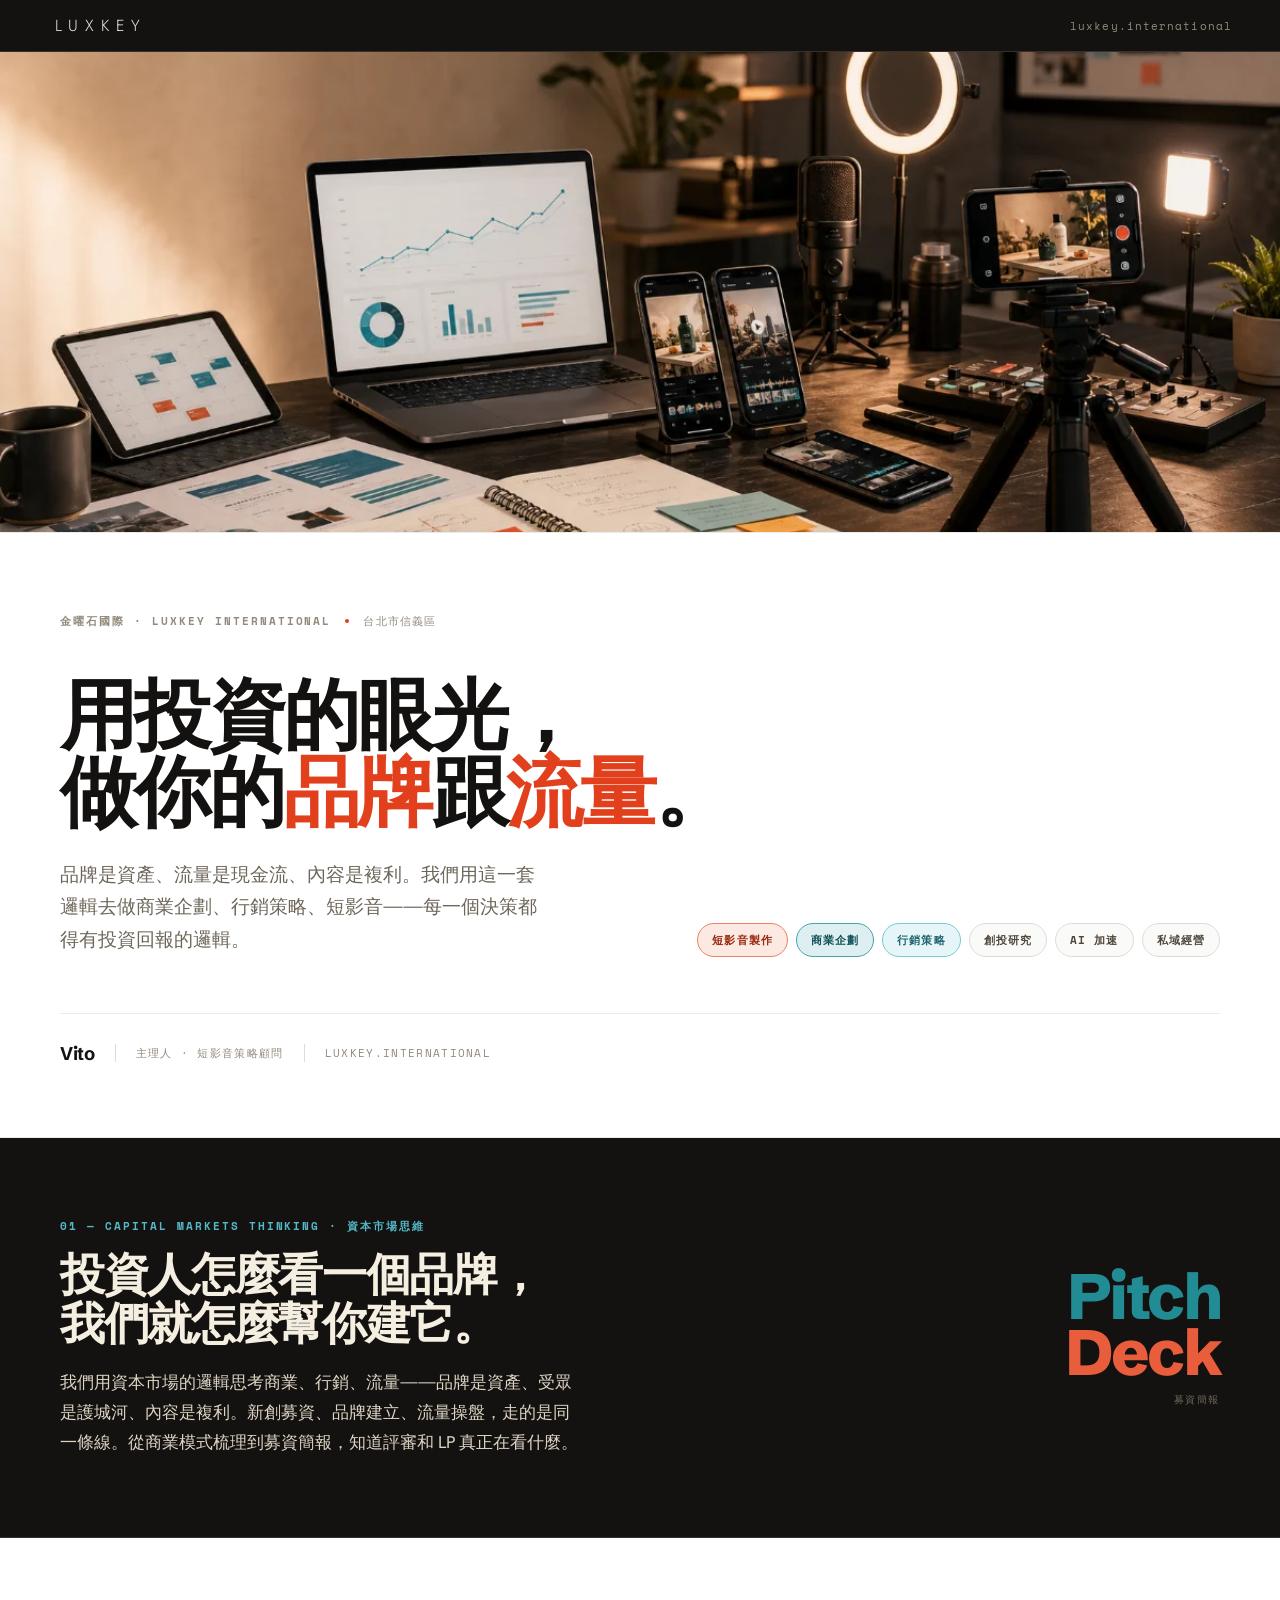
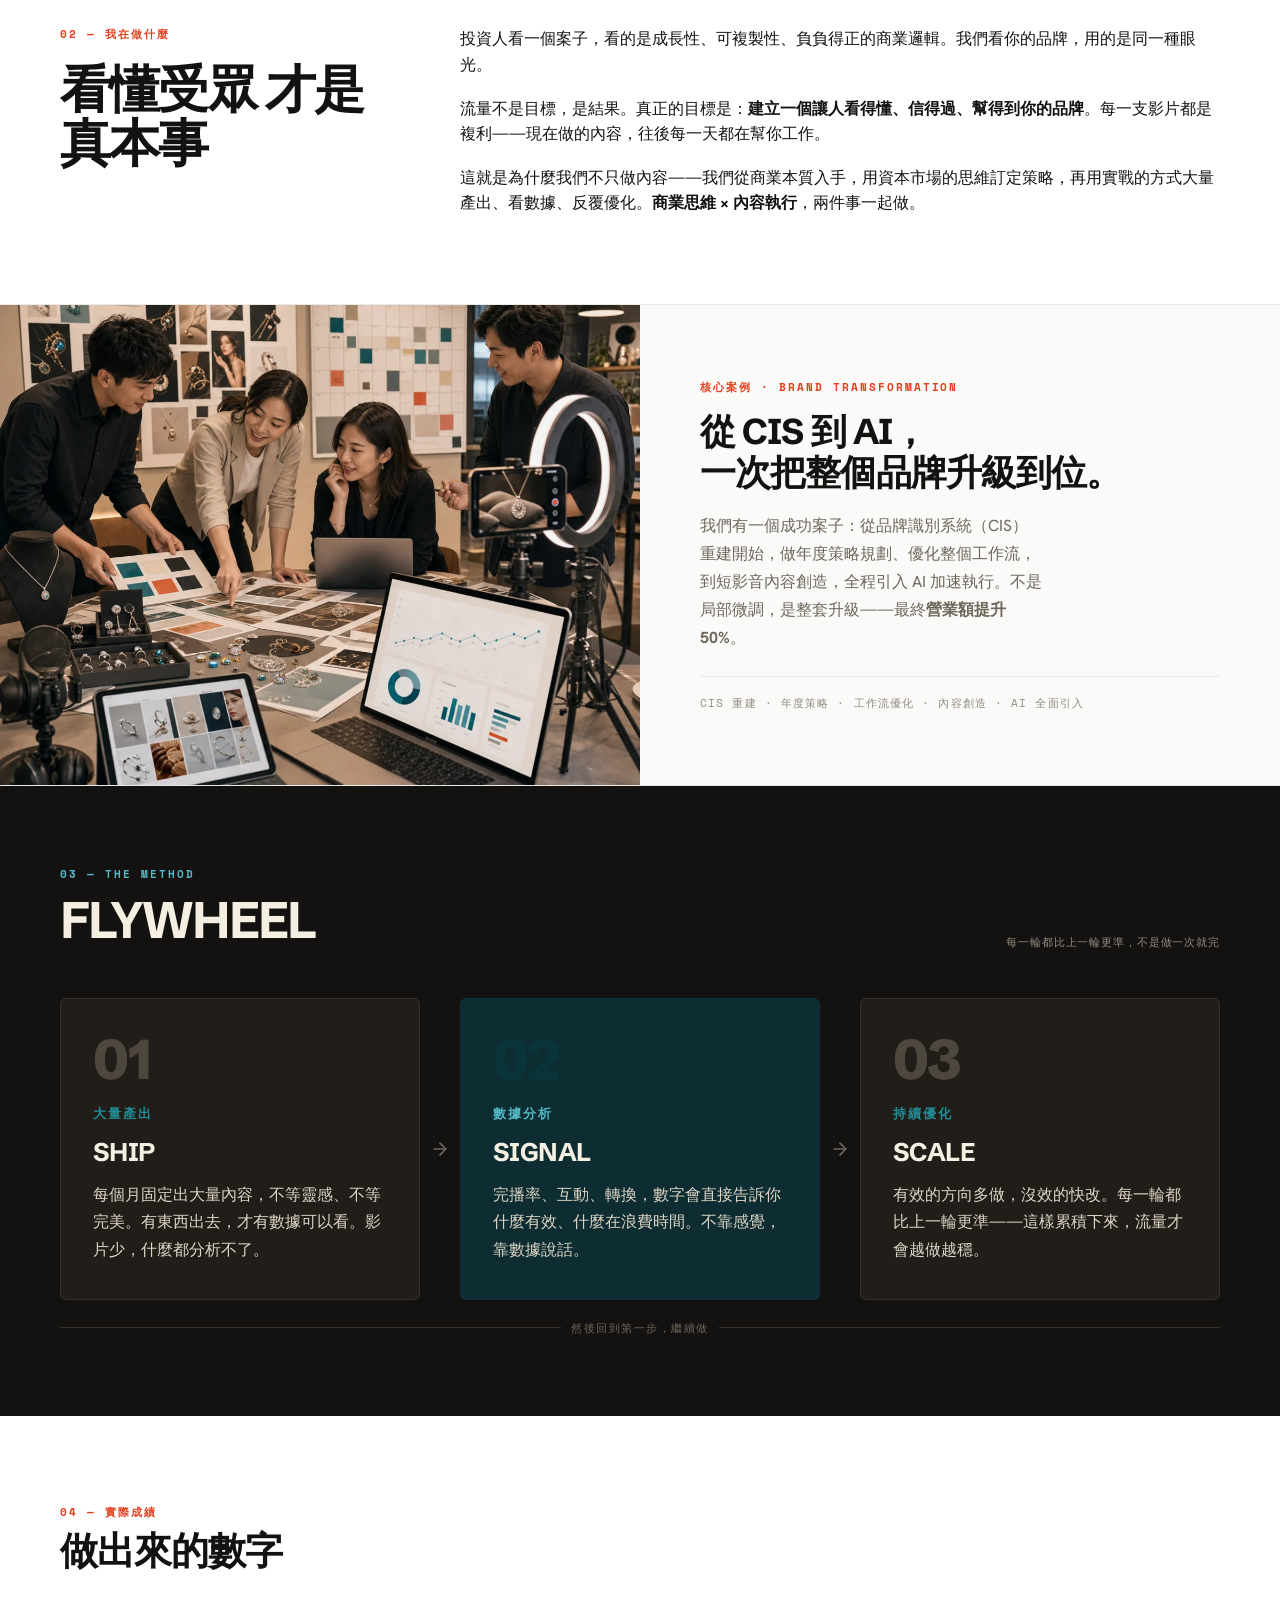
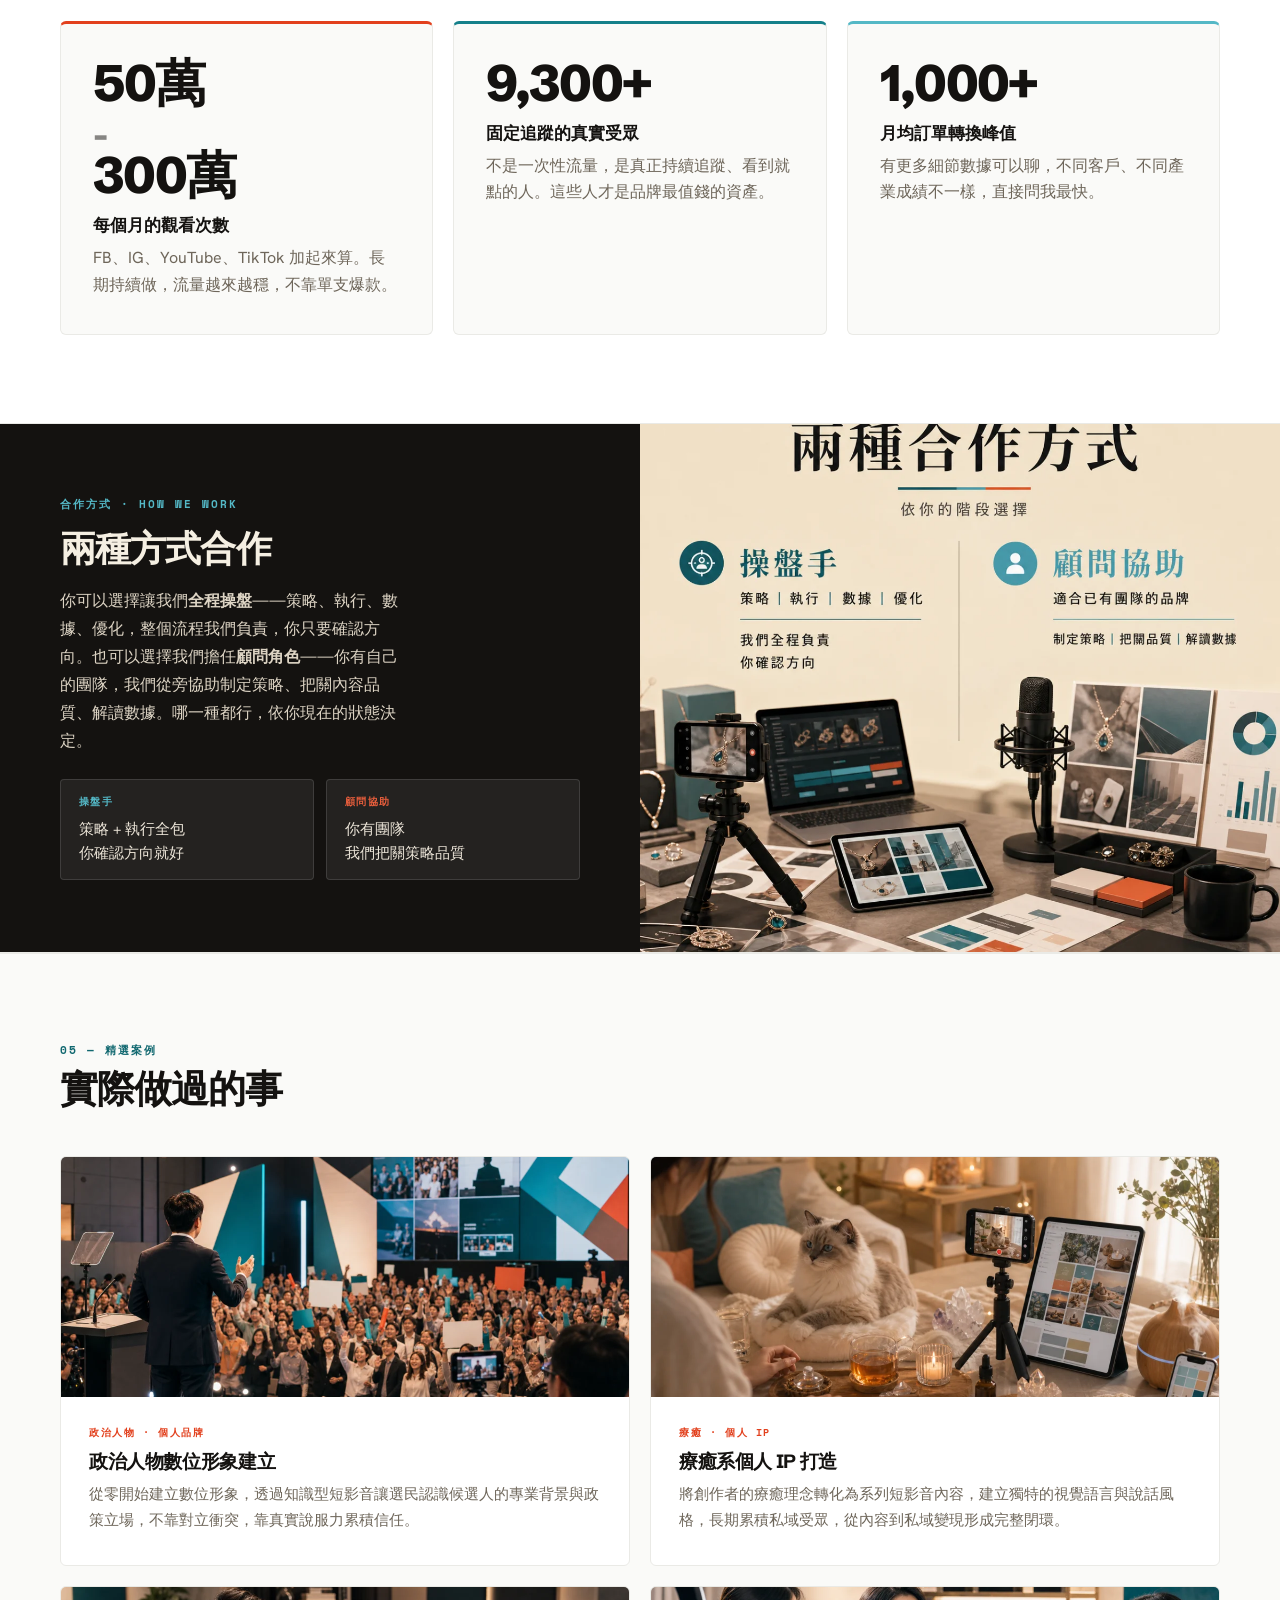
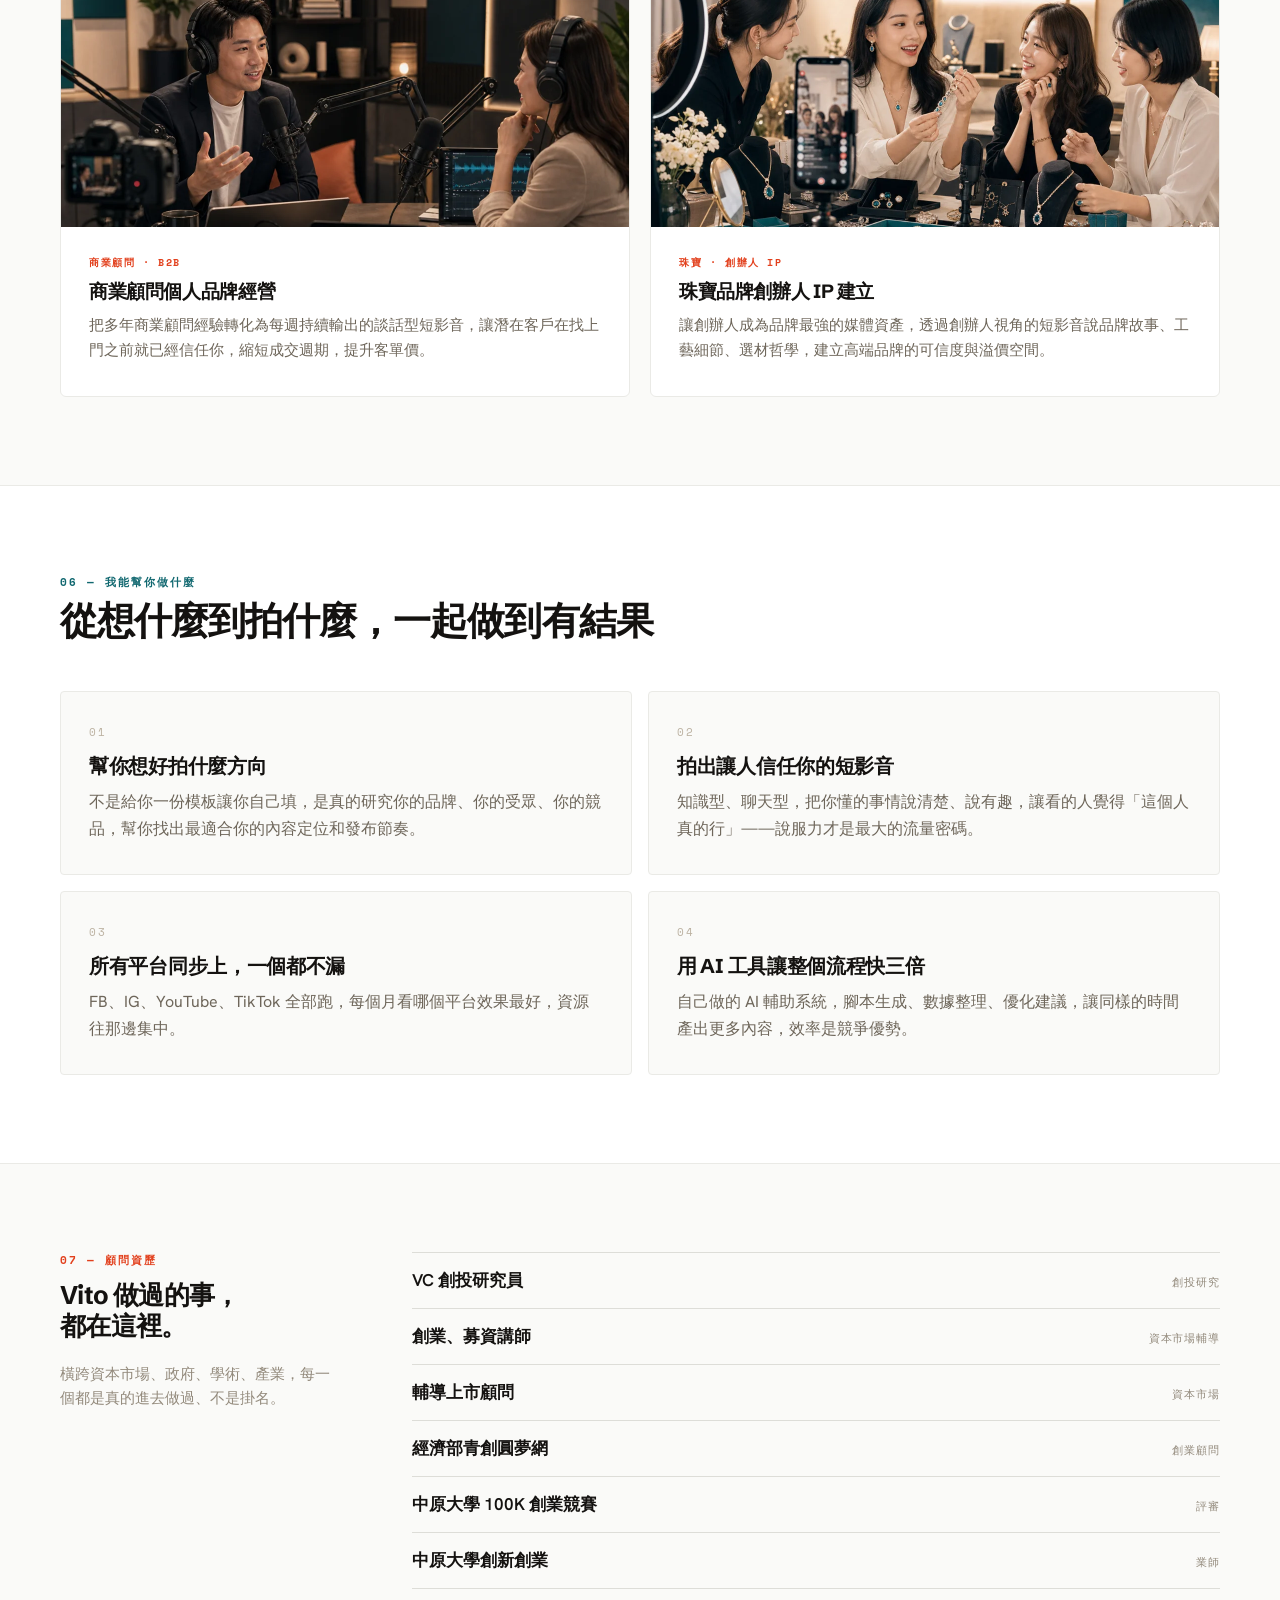
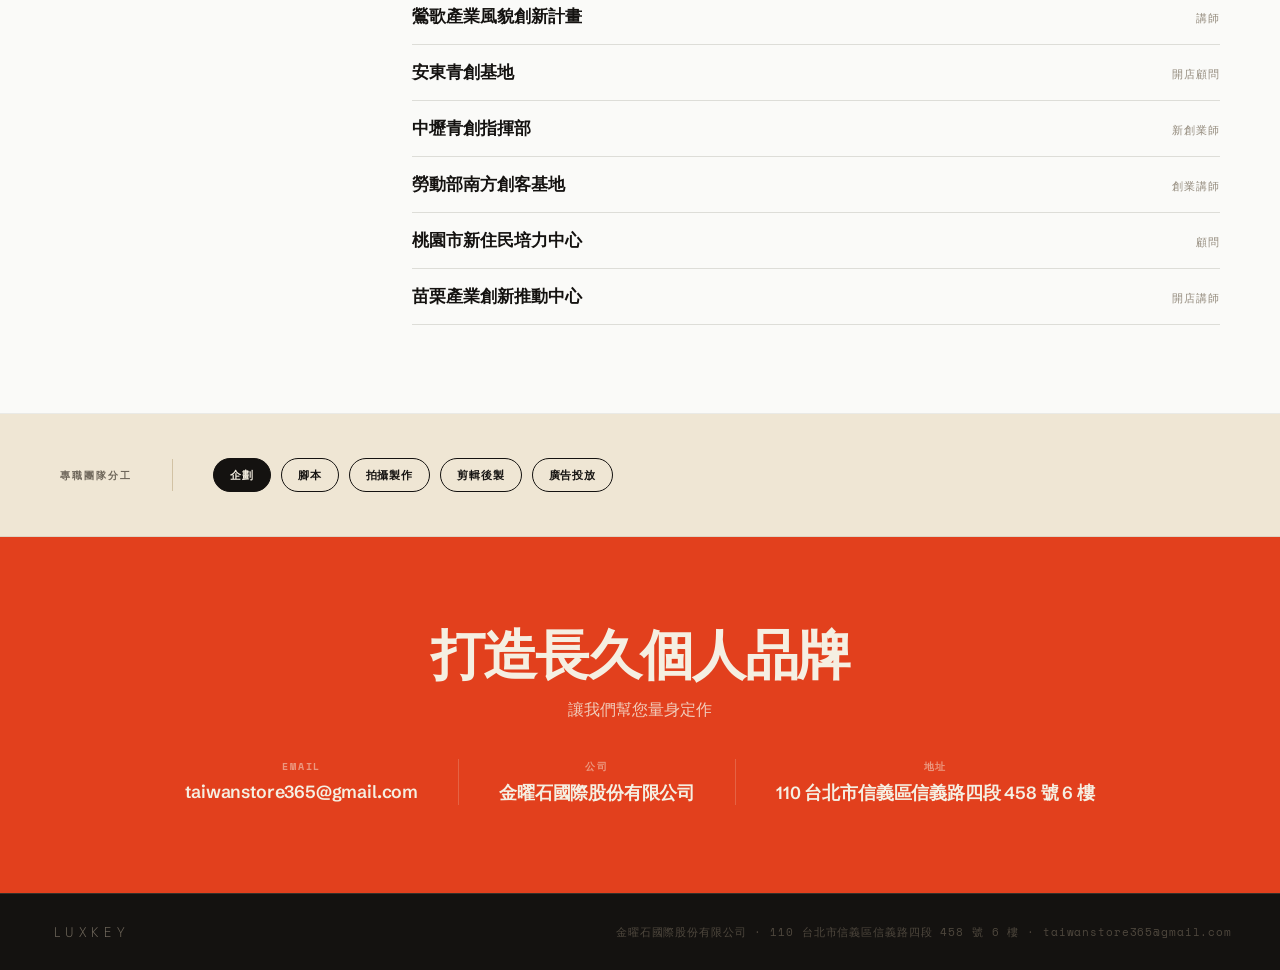
==== index.html @ 0c3f25e9 "Publish resume as a webpage via GitHub Pages - Add index.html as the site entry point (copy of the r" ====
<!DOCTYPE html>
<html lang="zh-TW">
<head>
  <meta charset="utf-8">
  <meta name="viewport" content="width=device-width, initial-scale=1">
  <title>Vito · 短影音策略顧問 · LUXKEY</title>
  <link rel="stylesheet" href="colors_and_type.css">
  <script src="image-slot.js"></script>
  <style>
    *, *::before, *::after { box-sizing: border-box; margin: 0; padding: 0; }
    html { scroll-behavior: smooth; }
    body { background: #fff; color: var(--ink-900); font-family: var(--font-sans); -webkit-font-smoothing: antialiased; }
    a { color: inherit; text-decoration: none; }

    /* MASTHEAD */
    .masthead { background: var(--ink-900); height: 52px; padding: 0 48px; display: flex; align-items: center; justify-content: space-between; border-bottom: 1px solid var(--ink-700); }
    .masthead__wm { font-family: var(--font-logo); font-weight: 300; font-size: 16px; letter-spacing: 0.42em; text-indent: 0.42em; color: var(--cream-50); }
    .masthead__link { font-family: var(--font-mono); font-size: 11px; letter-spacing: 0.10em; color: var(--ink-400); }

    /* HERO */
    .hero { padding: 80px 48px 72px; background: #fff; border-bottom: 1px solid #EAEAE6; }
    .hero__inner { max-width: 1160px; margin: 0 auto; }
    .hero__eyebrow { display: flex; align-items: center; gap: 14px; margin-bottom: 48px; }
    .hero__co { font-family: var(--font-mono); font-size: 11px; font-weight: 700; letter-spacing: 0.18em; text-transform: uppercase; color: var(--ink-400); }
    .hero__dot { width: 4px; height: 4px; border-radius: 50%; background: var(--vermillion-500); flex-shrink: 0; }
    .hero__loc { font-family: var(--font-mono); font-size: 11px; letter-spacing: 0.10em; color: var(--ink-400); }
    .hero__headline { font-family: var(--font-display); font-weight: 800; font-size: clamp(2.8rem, 6vw, 5.2rem); line-height: 1.0; letter-spacing: -0.035em; color: var(--ink-900); margin-bottom: 28px; max-width: 18ch; }
    .hero__headline em { font-style: normal; color: var(--vermillion-500); }
    .hero__mid { display: grid; grid-template-columns: 1fr 1fr; gap: 56px; align-items: end; margin-bottom: 56px; }
    .hero__sub { font-size: 19px; line-height: 1.72; color: var(--ink-500); max-width: 44ch; }
    .hero__tags { display: flex; flex-wrap: wrap; gap: 8px; justify-content: flex-end; align-items: flex-end; }
    .hero__principal { display: flex; align-items: center; gap: 20px; padding-top: 28px; border-top: 1px solid #EAEAE6; }
    .hero__principal-name { font-family: var(--font-display); font-weight: 700; font-size: 1.15rem; letter-spacing: -0.02em; color: var(--ink-900); }
    .hero__principal-sep { width: 1px; height: 18px; background: #DDDDD8; flex-shrink: 0; }
    .hero__principal-role { font-family: var(--font-mono); font-size: 11px; letter-spacing: 0.12em; text-transform: uppercase; color: var(--ink-400); }
    .tag { font-family: var(--font-mono); font-size: 11px; font-weight: 700; letter-spacing: 0.10em; text-transform: uppercase; padding: 8px 14px; border-radius: 999px; border: 1px solid #DDDDD8; color: var(--ink-600); background: #FAFAF8; }
    .tag--v { border-color: var(--vermillion-300); color: var(--vermillion-700); background: var(--vermillion-50); }
    .tag--t { border-color: var(--teal-300); color: var(--teal-700); background: var(--teal-50); }
    .tag--c { border-color: var(--cyan-300); color: var(--cyan-700); background: var(--cyan-50); }

    /* CAPITAL */
    .capital { background: var(--ink-900); padding: 80px 48px; border-bottom: 1px solid var(--ink-700); }
    .capital__inner { max-width: 1160px; margin: 0 auto; display: grid; grid-template-columns: 1fr 240px; gap: 72px; align-items: center; }
    .capital__label { font-family: var(--font-mono); font-size: 11px; font-weight: 700; letter-spacing: 0.18em; text-transform: uppercase; color: var(--cyan-400); margin-bottom: 16px; }
    .capital__title { font-family: var(--font-display); font-weight: 700; font-size: clamp(1.8rem, 3.5vw, 2.8rem); color: var(--cream-50); letter-spacing: -0.03em; line-height: 1.1; margin-bottom: 20px; }
    .capital__body { font-size: 17px; line-height: 1.75; color: var(--ink-200); max-width: 52ch; }
    .capital__mark { text-align: right; }
    .capital__mark-line { font-family: var(--font-display); font-weight: 800; font-size: clamp(3rem, 5vw, 4.4rem); letter-spacing: -0.04em; line-height: 0.88; display: block; }
    .capital__mark-sub { font-family: var(--font-mono); font-size: 10px; letter-spacing: 0.16em; text-transform: uppercase; color: var(--ink-500); margin-top: 12px; display: block; }

    /* ABOUT */
    .about { padding: 88px 48px; background: #fff; border-bottom: 1px solid #EAEAE6; }
    .about__inner { max-width: 1160px; margin: 0 auto; display: grid; grid-template-columns: 320px 1fr; gap: 80px; align-items: start; }
    .about__label { font-family: var(--font-mono); font-size: 11px; font-weight: 700; letter-spacing: 0.18em; text-transform: uppercase; color: var(--vermillion-500); margin-bottom: 20px; }
    .about__headline { font-family: var(--font-display); font-weight: 800; font-size: clamp(2.2rem, 4vw, 3.2rem); color: var(--ink-900); letter-spacing: -0.035em; line-height: 1.05; }
    .about__headline em { font-style: normal; color: var(--vermillion-500); }
    .about__text { font-size: 1.2rem; line-height: 1.8; color: var(--ink-600); }
    .about__text strong { color: var(--ink-900); font-weight: 700; }
    .about__text p + p { margin-top: 18px; }

    /* FEATURE BLOCK — 大圖 + 文字 */
    .feature { border-bottom: 1px solid #EAEAE6; }
    .feature__grid { display: grid; grid-template-columns: 1fr 1fr; min-height: 480px; }
    .feature__img { overflow: hidden; }
    .feature__copy { padding: 72px 60px; display: flex; flex-direction: column; justify-content: center; background: #FAFAF8; }
    .feature__copy--dark { background: var(--ink-900); }
    .feature__label { font-family: var(--font-mono); font-size: 11px; font-weight: 700; letter-spacing: 0.18em; text-transform: uppercase; color: var(--vermillion-500); margin-bottom: 16px; }
    .feature__copy--dark .feature__label { color: var(--cyan-400); }
    .feature__title { font-family: var(--font-display); font-weight: 700; font-size: clamp(1.6rem, 2.8vw, 2.4rem); letter-spacing: -0.025em; line-height: 1.15; color: var(--ink-900); margin-bottom: 18px; }
    .feature__copy--dark .feature__title { color: var(--cream-50); }
    .feature__body { font-size: 16px; line-height: 1.75; color: var(--ink-500); max-width: 38ch; }
    .feature__copy--dark .feature__body { color: var(--ink-200); }
    .feature__note { margin-top: 24px; font-family: var(--font-mono); font-size: 11px; letter-spacing: 0.10em; color: var(--ink-400); border-top: 1px solid #EAEAE6; padding-top: 18px; }
    .feature__copy--dark .feature__note { color: var(--ink-500); border-top-color: var(--ink-700); }

    /* PHOTO STRIP */
    .photos { background: var(--ink-900); border-top: 1px solid var(--ink-700); border-bottom: 1px solid var(--ink-700); overflow: hidden; }
    .photos__grid { display: grid; grid-template-columns: repeat(3, 1fr); height: 340px; }
    .photos__item { position: relative; overflow: hidden; }
    .photos__item + .photos__item { border-left: 1px solid var(--ink-700); }
    .photos__caption { position: absolute; bottom: 0; left: 0; right: 0; padding: 14px 20px; background: linear-gradient(to top, rgba(20,18,16,0.9) 0%, transparent 100%); font-family: var(--font-mono); font-size: 11px; font-weight: 700; letter-spacing: 0.14em; text-transform: uppercase; color: var(--ink-300); pointer-events: none; }

    /* PROCESS */
    .process { background: var(--ink-900); padding: 80px 48px; }
    .process__inner { max-width: 1160px; margin: 0 auto; }
    .process__header { display: flex; align-items: baseline; justify-content: space-between; margin-bottom: 48px; flex-wrap: wrap; gap: 12px; }
    .process__label { font-family: var(--font-mono); font-size: 11px; font-weight: 700; letter-spacing: 0.18em; text-transform: uppercase; color: var(--cyan-400); }
    .process__title { font-family: var(--font-display); font-weight: 700; font-size: clamp(1.5rem, 2.8vw, 2.2rem); color: var(--cream-50); letter-spacing: -0.025em; margin-top: 8px; }
    .process__note { font-family: var(--font-mono); font-size: 11px; letter-spacing: 0.08em; color: var(--ink-400); align-self: flex-end; }
    .loop { display: grid; grid-template-columns: 1fr 40px 1fr 40px 1fr; align-items: center; }
    .loop__arrow { display: flex; align-items: center; justify-content: center; color: var(--ink-500); }
    .loop__arrow svg { display: block; }
    .loop__step { background: var(--ink-800); border: 1px solid var(--ink-700); border-radius: 6px; padding: 36px 32px; }
    .loop__step--mid { background: #0D2D32; border-color: var(--teal-800); }
    .loop__n { font-family: var(--font-display); font-weight: 800; font-size: 3.5rem; line-height: 0.85; letter-spacing: -0.04em; color: var(--ink-600); margin-bottom: 20px; }
    .loop__step--mid .loop__n { color: var(--teal-800); }
    .loop__verb { font-family: var(--font-display); font-weight: 700; font-size: 1.6rem; color: var(--cream-50); letter-spacing: -0.02em; margin-bottom: 14px; }
    .loop__sub { font-family: var(--font-mono); font-size: 13px; font-weight: 700; letter-spacing: 0.16em; text-transform: uppercase; color: var(--teal-400); margin-bottom: 14px; }
    .loop__step--mid .loop__sub { color: var(--cyan-400); }
    .loop__desc { font-size: 16px; line-height: 1.7; color: var(--ink-200); }
    .loop__repeat { grid-column: 1 / -1; margin-top: 20px; text-align: center; font-family: var(--font-mono); font-size: 11px; letter-spacing: 0.14em; color: var(--ink-500); display: flex; align-items: center; justify-content: center; gap: 10px; }
    .loop__repeat::before, .loop__repeat::after { content: ''; flex: 1; height: 1px; background: var(--ink-700); }

    /* RESULTS */
    .results { background: #fff; padding: 88px 48px; border-bottom: 1px solid #EAEAE6; }
    .results__inner { max-width: 1160px; margin: 0 auto; }
    .results__header { margin-bottom: 48px; }
    .results__label { font-family: var(--font-mono); font-size: 11px; font-weight: 700; letter-spacing: 0.18em; text-transform: uppercase; color: var(--vermillion-500); margin-bottom: 8px; }
    .results__title { font-family: var(--font-display); font-weight: 700; font-size: clamp(1.6rem, 3vw, 2.4rem); color: var(--ink-900); letter-spacing: -0.025em; }
    .result-grid { display: grid; grid-template-columns: repeat(3, 1fr); gap: 20px; }
    .result-card { background: #FAFAF8; border: 1px solid #EAEAE6; border-radius: 6px; padding: 36px 32px; border-top: 3px solid var(--vermillion-500); }
    .result-card--t { border-top-color: var(--teal-500); }
    .result-card--c { border-top-color: var(--cyan-400); }
    .result-card__num { font-family: var(--font-display); font-weight: 800; font-size: clamp(2.4rem, 4vw, 3.6rem); letter-spacing: -0.04em; line-height: 0.9; color: var(--ink-900); margin-bottom: 16px; }
    .result-card__what { font-weight: 700; font-size: 17px; color: var(--ink-900); margin-bottom: 8px; }
    .result-card__how { font-size: 16px; line-height: 1.65; color: var(--ink-500); }

    /* CASE STUDIES */
    .cases { background: #FAFAF8; padding: 88px 48px; border-top: 1px solid #EAEAE6; border-bottom: 1px solid #EAEAE6; }
    .cases__inner { max-width: 1160px; margin: 0 auto; }
    .cases__header { margin-bottom: 44px; }
    .cases__label { font-family: var(--font-mono); font-size: 11px; font-weight: 700; letter-spacing: 0.18em; text-transform: uppercase; color: var(--teal-600); margin-bottom: 8px; }
    .cases__title { font-family: var(--font-display); font-weight: 700; font-size: clamp(1.6rem, 3vw, 2.4rem); color: var(--ink-900); letter-spacing: -0.025em; }
    .cases__grid { display: grid; grid-template-columns: 1fr 1fr; gap: 20px; }
    .case-card { background: #fff; border: 1px solid #EAEAE6; border-radius: 6px; overflow: hidden; }
    .case-card__img { overflow: hidden; height: 240px; }
    .case-card__body { padding: 28px 28px 32px; }
    .case-card__tag { font-family: var(--font-mono); font-size: 10px; font-weight: 700; letter-spacing: 0.16em; text-transform: uppercase; color: var(--vermillion-500); margin-bottom: 10px; }
    .case-card__title { font-family: var(--font-display); font-weight: 700; font-size: 1.2rem; color: var(--ink-900); letter-spacing: -0.02em; margin-bottom: 10px; }
    .case-card__desc { font-size: 15px; line-height: 1.7; color: var(--ink-500); }

    /* SERVICES */
    .services { background: #fff; padding: 88px 48px; border-bottom: 1px solid #EAEAE6; }
    .services__inner { max-width: 1160px; margin: 0 auto; }
    .services__header { margin-bottom: 48px; }
    .services__label { font-family: var(--font-mono); font-size: 11px; font-weight: 700; letter-spacing: 0.18em; text-transform: uppercase; color: var(--teal-600); margin-bottom: 8px; }
    .services__title { font-family: var(--font-display); font-weight: 700; font-size: clamp(1.6rem, 3vw, 2.4rem); color: var(--ink-900); letter-spacing: -0.025em; }
    .svc-grid { display: grid; grid-template-columns: repeat(2, 1fr); gap: 16px; }
    .svc { background: #FAFAF8; border: 1px solid #EAEAE6; border-radius: 4px; padding: 32px 28px; transition: transform 0.18s var(--ease-out), box-shadow 0.18s var(--ease-out); }
    .svc:hover { transform: translateY(-2px); box-shadow: var(--shadow-md); }
    .svc__num { font-family: var(--font-mono); font-size: 11px; letter-spacing: 0.14em; color: var(--ink-300); margin-bottom: 14px; }
    .svc__title { font-family: var(--font-display); font-weight: 700; font-size: 1.25rem; color: var(--ink-900); letter-spacing: -0.015em; margin-bottom: 10px; }
    .svc__body { font-size: 16px; line-height: 1.7; color: var(--ink-500); }

    /* CREDENTIALS */
    .credentials { background: #FAFAF8; padding: 88px 48px; border-bottom: 1px solid #EAEAE6; }
    .credentials__inner { max-width: 1160px; margin: 0 auto; display: grid; grid-template-columns: 280px 1fr; gap: 72px; align-items: start; }
    .credentials__label { font-family: var(--font-mono); font-size: 11px; font-weight: 700; letter-spacing: 0.18em; text-transform: uppercase; color: var(--vermillion-500); margin-bottom: 12px; }
    .credentials__title { font-family: var(--font-display); font-weight: 700; font-size: 1.6rem; line-height: 1.2; color: var(--ink-900); letter-spacing: -0.025em; }
    .credentials__note { margin-top: 20px; font-size: 15px; line-height: 1.65; color: var(--ink-400); }
    .cred-list { list-style: none; }
    .cred-item { display: grid; grid-template-columns: 1fr auto; gap: 20px; align-items: baseline; padding: 16px 0; border-bottom: 1px solid #DDDDD8; }
    .cred-item:first-child { border-top: 1px solid #DDDDD8; }
    .cred-name { font-weight: 600; font-size: 17px; color: var(--ink-900); }
    .cred-role { font-family: var(--font-mono); font-size: 11px; letter-spacing: 0.08em; color: var(--ink-400); text-align: right; white-space: nowrap; }

    /* TEAM */
    .team { background: var(--cream-100); padding: 44px 48px; border-bottom: 1px solid #DDD4C4; }
    .team__inner { max-width: 1160px; margin: 0 auto; display: flex; align-items: center; gap: 40px; }
    .team__label { font-family: var(--font-mono); font-size: 10px; font-weight: 700; letter-spacing: 0.20em; text-transform: uppercase; color: var(--ink-500); white-space: nowrap; flex-shrink: 0; }
    .team__sep { width: 1px; height: 32px; background: var(--cream-300); flex-shrink: 0; }
    .team__roles { display: flex; flex-wrap: wrap; gap: 10px; flex: 1; }
    .role-tag { font-family: var(--font-mono); font-size: 11px; font-weight: 700; letter-spacing: 0.08em; text-transform: uppercase; padding: 8px 16px; border-radius: 999px; border: 1px solid var(--ink-900); color: var(--ink-900); background: transparent; }
    .role-tag--fill { background: var(--ink-900); color: var(--cream-50); }

    /* CTA */
    .cta-band { background: var(--vermillion-500); padding: 88px 48px; text-align: center; }
    .cta-band__head { font-family: var(--font-display); font-weight: 700; font-size: clamp(2rem, 4.5vw, 3.4rem); color: var(--paper); letter-spacing: -0.03em; line-height: 1.1; max-width: 24ch; margin: 0 auto 12px; }
    .cta-band__sub { font-size: 16px; color: rgba(245,239,226,0.8); margin-bottom: 36px; }
    .cta-contact { display: flex; flex-wrap: wrap; justify-content: center; gap: 0; }
    .cta-contact__item { display: flex; flex-direction: column; align-items: center; gap: 7px; padding: 0 40px; }
    .cta-contact__item + .cta-contact__item { border-left: 1px solid rgba(245,239,226,0.2); }
    .cta-contact__label { font-family: var(--font-mono); font-size: 10px; font-weight: 700; letter-spacing: 0.18em; text-transform: uppercase; color: rgba(245,239,226,0.5); }
    .cta-contact__value { font-family: var(--font-display); font-weight: 600; font-size: 1.1rem; color: var(--paper); letter-spacing: -0.01em; }
    .cta-contact__value:hover { text-decoration: underline; text-underline-offset: 3px; }

    /* FOOTER */
    .footer { background: var(--ink-900); padding: 28px 48px; display: flex; align-items: center; justify-content: space-between; border-top: 1px solid var(--ink-700); }
    .footer__wm { font-family: var(--font-logo); font-weight: 300; font-size: 14px; letter-spacing: 0.40em; text-indent: 0.40em; color: var(--ink-500); }
    .footer__note { font-family: var(--font-mono); font-size: 11px; letter-spacing: 0.08em; color: var(--ink-600); }

    /* RESPONSIVE */
    @media (max-width: 900px) {
      .hero, .capital, .about, .process, .results, .cases, .services, .credentials, .team, .cta-band { padding-left: 24px; padding-right: 24px; }
      .masthead { padding: 0 24px; }
      .hero__mid { grid-template-columns: 1fr; gap: 28px; }
      .hero__tags { justify-content: flex-start; }
      .hero__principal { flex-wrap: wrap; gap: 12px; }
      .capital__inner { grid-template-columns: 1fr; gap: 28px; }
      .capital__mark { text-align: left; }
      .about__inner { grid-template-columns: 1fr; gap: 36px; }
      .feature__grid { grid-template-columns: 1fr; }
      .feature__img { height: 260px; }
      .feature__copy { padding: 48px 28px; }
      .photos__grid { grid-template-columns: 1fr; height: auto; }
      .loop { grid-template-columns: 1fr; }
      .loop__arrow { display: none; }
      .loop__step { border-radius: 0; border-left: none; border-right: none; border-top: none; }
      .loop__step:first-child { border-radius: 6px 6px 0 0; border-top: 1px solid var(--ink-700); }
      .loop__step:last-child { border-radius: 0 0 6px 6px; }
      .result-grid { grid-template-columns: 1fr; }
      .cases__grid { grid-template-columns: 1fr; }
      .svc-grid { grid-template-columns: 1fr; }
      .credentials__inner { grid-template-columns: 1fr; gap: 36px; }
      .team__inner { flex-direction: column; align-items: flex-start; gap: 16px; }
      .team__sep { display: none; }
      .cta-contact { gap: 24px; }
      .cta-contact__item { border-left: none; padding: 0; }
      .footer { flex-direction: column; gap: 10px; text-align: center; }
    }
  </style>
</head>
<body>

  <!-- MASTHEAD -->
  <header class="masthead">
    <span class="masthead__wm">LUXKEY</span>
    <span class="masthead__link">luxkey.international</span>
  </header>

  <!-- BANNER -->
  <div style="width:100%;overflow:hidden;border-bottom:1px solid #EAEAE6;line-height:0;">
    <image-slot id="banner-main" style="width:100%;height:480px;" shape="rect"
      placeholder="主視覺 Banner — 拖曳 AI 圖片到這裡（建議橫式寬幅圖）"></image-slot>
  </div>

  <!-- HERO -->
  <section class="hero">
    <div class="hero__inner">
      <div class="hero__eyebrow">
        <span class="hero__co">金曜石國際 · LUXKEY International</span>
        <div class="hero__dot"></div>
        <span class="hero__loc">台北市信義區</span>
      </div>
      <h1 class="hero__headline">用投資的眼光，<br>做你的<em>品牌</em>跟<em>流量</em>。</h1>
      <div class="hero__mid">
        <p class="hero__sub">品牌是資產、流量是現金流、內容是複利。我們用這一套邏輯去做商業企劃、行銷策略、短影音——每一個決策都得有投資回報的邏輯。</p>
        <div class="hero__tags">
          <span class="tag tag--v">短影音製作</span>
          <span class="tag tag--t">商業企劃</span>
          <span class="tag tag--c">行銷策略</span>
          <span class="tag">創投研究</span>
          <span class="tag">AI 加速</span>
          <span class="tag">私域經營</span>
        </div>
      </div>
      <div class="hero__principal">
        <span class="hero__principal-name">Vito</span>
        <div class="hero__principal-sep"></div>
        <span class="hero__principal-role">主理人 · 短影音策略顧問</span>
        <div class="hero__principal-sep"></div>
        <span class="hero__principal-role">luxkey.international</span>
      </div>
    </div>
  </section>

  <!-- CAPITAL MARKETS -->
  <section class="capital">
    <div class="capital__inner">
      <div>
        <div class="capital__label">01 — CAPITAL MARKETS THINKING · 資本市場思維</div>
        <h2 class="capital__title">投資人怎麼看一個品牌，<br>我們就怎麼幫你建它。</h2>
        <p class="capital__body">我們用資本市場的邏輯思考商業、行銷、流量——品牌是資產、受眾是護城河、內容是複利。新創募資、品牌建立、流量操盤，走的是同一條線。從商業模式梳理到募資簡報，知道評審和 LP 真正在看什麼。</p>
      </div>
      <div class="capital__mark">
        <span class="capital__mark-line" style="color:var(--teal-400);">Pitch</span>
        <span class="capital__mark-line" style="color:var(--vermillion-400);">Deck</span>
        <span class="capital__mark-sub">募資簡報</span>
      </div>
    </div>
  </section>

  <!-- ABOUT -->
  <section class="about">
    <div class="about__inner">
      <div>
        <div class="about__label">02 — 我在做什麼</div>
        <h2 class="about__headline">看懂受眾
才是真本事</h2>
      </div>
      <div class="about__text">
        <p>投資人看一個案子，看的是成長性、可複製性、負負得正的商業邏輯。我們看你的品牌，用的是同一種眼光。</p>
        <p>流量不是目標，是結果。真正的目標是：<strong>建立一個讓人看得懂、信得過、幫得到你的品牌</strong>。每一支影片都是複利——現在做的內容，往後每一天都在幫你工作。</p>
        <p>這就是為什麼我們不只做內容——我們從商業本質入手，用資本市場的思維訂定策略，再用實戰的方式大量產出、看數據、反覆優化。<strong>商業思維 × 內容執行</strong>，兩件事一起做。</p>
      </div>
    </div>
  </section>

  <!-- FEATURE 1 — 核心故事 -->
  <div class="feature">
    <div class="feature__grid">
      <div class="feature__img">
        <image-slot id="feature-a-img" style="width:100%;height:100%;min-height:480px;" shape="rect"
          placeholder="品牌改造案例圖片 — 拖曳 AI 圖片到這裡"></image-slot>
      </div>
      <div class="feature__copy">
        <div class="feature__label">核心案例 · Brand Transformation</div>
        <h3 class="feature__title">從 CIS 到 AI，<br>一次把整個品牌升級到位。</h3>
        <p class="feature__body">我們有一個成功案子：從品牌識別系統（CIS）重建開始，做年度策略規劃、優化整個工作流，到短影音內容創造，全程引入 AI 加速執行。不是局部微調，是整套升級——最終<strong>營業額提升 50%</strong>。</p>
        <div class="feature__note">CIS 重建 · 年度策略 · 工作流優化 · 內容創造 · AI 全面引入</div>
      </div>
    </div>
  </div>

  <!-- PROCESS LOOP -->
  <section class="process">
    <div class="process__inner">
      <div class="process__header">
        <div>
          <div class="process__label">03 — THE METHOD</div>
          <h2 class="process__title" style="font-size:clamp(2rem,4vw,3.2rem);letter-spacing:-0.04em;">FLYWHEEL</h2>
        </div>
        <span class="process__note">每一輪都比上一輪更準，不是做一次就完</span>
      </div>
      <div class="loop">
        <div class="loop__step">
          <div class="loop__n">01</div>
          <div class="loop__sub">大量產出</div>
          <h3 class="loop__verb">SHIP</h3>
          <p class="loop__desc">每個月固定出大量內容，不等靈感、不等完美。有東西出去，才有數據可以看。影片少，什麼都分析不了。</p>
        </div>
        <div class="loop__arrow">
          <svg width="20" height="20" viewBox="0 0 24 24" fill="none" stroke="currentColor" stroke-width="2" stroke-linecap="round" stroke-linejoin="round"><path d="M5 12h14"></path><path d="m12 5 7 7-7 7"></path></svg>
        </div>
        <div class="loop__step loop__step--mid">
          <div class="loop__n">02</div>
          <div class="loop__sub">數據分析</div>
          <h3 class="loop__verb">SIGNAL</h3>
          <p class="loop__desc">完播率、互動、轉換，數字會直接告訴你什麼有效、什麼在浪費時間。不靠感覺，靠數據說話。</p>
        </div>
        <div class="loop__arrow">
          <svg width="20" height="20" viewBox="0 0 24 24" fill="none" stroke="currentColor" stroke-width="2" stroke-linecap="round" stroke-linejoin="round"><path d="M5 12h14"></path><path d="m12 5 7 7-7 7"></path></svg>
        </div>
        <div class="loop__step">
          <div class="loop__n">03</div>
          <div class="loop__sub">持續優化</div>
          <h3 class="loop__verb">SCALE</h3>
          <p class="loop__desc">有效的方向多做，沒效的快改。每一輪都比上一輪更準——這樣累積下來，流量才會越做越穩。</p>
        </div>
        <div class="loop__repeat">然後回到第一步，繼續做</div>
      </div>
    </div>
  </section>

  <!-- RESULTS -->
  <section class="results">
    <div class="results__inner">
      <div class="results__header">
        <div class="results__label">04 — 實際成績</div>
        <h2 class="results__title">做出來的數字</h2>
      </div>
      <div class="result-grid">
        <div class="result-card">
          <div class="result-card__num">50萬<br><span style="font-size:0.6em;opacity:0.5;">–</span><br>300萬</div>
          <div class="result-card__what">每個月的觀看次數</div>
          <p class="result-card__how">FB、IG、YouTube、TikTok 加起來算。長期持續做，流量越來越穩，不靠單支爆款。</p>
        </div>
        <div class="result-card result-card--t">
          <div class="result-card__num">9,300+</div>
          <div class="result-card__what">固定追蹤的真實受眾</div>
          <p class="result-card__how">不是一次性流量，是真正持續追蹤、看到就點的人。這些人才是品牌最值錢的資產。</p>
        </div>
        <div class="result-card result-card--c">
          <div class="result-card__num">1,000+</div>
          <div class="result-card__what">月均訂單轉換峰值</div>
          <p class="result-card__how">有更多細節數據可以聊，不同客戶、不同產業成績不一樣，直接問我最快。</p>
        </div>
      </div>
    </div>
  </section>

  <!-- FEATURE 2 — 合作方式 -->
  <div class="feature">
    <div class="feature__grid">
      <div class="feature__copy feature__copy--dark">
        <div class="feature__label">合作方式 · How We Work</div>
        <h3 class="feature__title">兩種方式合作
</h3>
        <p class="feature__body">你可以選擇讓我們<strong>全程操盤</strong>——策略、執行、數據、優化，整個流程我們負責，你只要確認方向。也可以選擇我們擔任<strong>顧問角色</strong>——你有自己的團隊，我們從旁協助制定策略、把關內容品質、解讀數據。哪一種都行，依你現在的狀態決定。</p>
        <div style="display:flex;gap:12px;margin-top:24px;flex-wrap:wrap;">
          <div style="background:rgba(255,255,255,0.07);border:1px solid rgba(255,255,255,0.12);border-radius:4px;padding:14px 18px;flex:1;min-width:140px;">
            <div style="font-family:var(--font-mono);font-size:10px;font-weight:700;letter-spacing:0.14em;text-transform:uppercase;color:var(--cyan-400);margin-bottom:8px;">操盤手</div>
            <div style="font-size:15px;line-height:1.6;color:var(--ink-100);">策略 + 執行全包<br>你確認方向就好</div>
          </div>
          <div style="background:rgba(255,255,255,0.07);border:1px solid rgba(255,255,255,0.12);border-radius:4px;padding:14px 18px;flex:1;min-width:140px;">
            <div style="font-family:var(--font-mono);font-size:10px;font-weight:700;letter-spacing:0.14em;text-transform:uppercase;color:var(--vermillion-400);margin-bottom:8px;">顧問協助</div>
            <div style="font-size:15px;line-height:1.6;color:var(--ink-100);">你有團隊<br>我們把關策略品質</div>
          </div>
        </div>
      </div>
      <div class="feature__img">
        <image-slot id="feature-b-img" style="width:100%;height:100%;min-height:480px;" shape="rect"
          placeholder="合作方式圖片 — 拖曳 AI 圖片到這裡"></image-slot>
      </div>
    </div>
  </div>

  <!-- CASE STUDIES -->
  <section class="cases">
    <div class="cases__inner">
      <div class="cases__header">
        <div class="cases__label">05 — 精選案例</div>
        <h2 class="cases__title">實際做過的事</h2>
      </div>
      <div class="cases__grid">
        <div class="case-card">
          <div class="case-card__img">
            <image-slot id="case-a-img" style="width:100%;height:240px;" shape="rect"
              placeholder="政治人物案例圖片 — 拖曳到這裡"></image-slot>
          </div>
          <div class="case-card__body">
            <div class="case-card__tag">政治人物 · 個人品牌</div>
            <h3 class="case-card__title">政治人物數位形象建立</h3>
            <p class="case-card__desc">從零開始建立數位形象，透過知識型短影音讓選民認識候選人的專業背景與政策立場，不靠對立衝突，靠真實說服力累積信任。</p>
          </div>
        </div>
        <div class="case-card">
          <div class="case-card__img">
            <image-slot id="case-b-img" style="width:100%;height:240px;" shape="rect"
              placeholder="療癒個人 IP 案例圖片 — 拖曳到這裡"></image-slot>
          </div>
          <div class="case-card__body">
            <div class="case-card__tag">療癒 · 個人 IP</div>
            <h3 class="case-card__title">療癒系個人 IP 打造</h3>
            <p class="case-card__desc">將創作者的療癒理念轉化為系列短影音內容，建立獨特的視覺語言與說話風格，長期累積私域受眾，從內容到私域變現形成完整閉環。</p>
          </div>
        </div>
        <div class="case-card">
          <div class="case-card__img">
            <image-slot id="case-c-img" style="width:100%;height:240px;" shape="rect"
              placeholder="商業顧問案例圖片 — 拖曳到這裡"></image-slot>
          </div>
          <div class="case-card__body">
            <div class="case-card__tag">商業顧問 · B2B</div>
            <h3 class="case-card__title">商業顧問個人品牌經營</h3>
            <p class="case-card__desc">把多年商業顧問經驗轉化為每週持續輸出的談話型短影音，讓潛在客戶在找上門之前就已經信任你，縮短成交週期，提升客單價。</p>
          </div>
        </div>
        <div class="case-card">
          <div class="case-card__img">
            <image-slot id="case-d-img" style="width:100%;height:240px;" shape="rect"
              placeholder="珠寶創辦人 IP 案例圖片 — 拖曳到這裡"></image-slot>
          </div>
          <div class="case-card__body">
            <div class="case-card__tag">珠寶 · 創辦人 IP</div>
            <h3 class="case-card__title">珠寶品牌創辦人 IP 建立</h3>
            <p class="case-card__desc">讓創辦人成為品牌最強的媒體資產，透過創辦人視角的短影音說品牌故事、工藝細節、選材哲學，建立高端品牌的可信度與溢價空間。</p>
          </div>
        </div>
      </div>
    </div>
  </section>

  <!-- SERVICES -->
  <section class="services">
    <div class="services__inner">
      <div class="services__header">
        <div class="services__label">06 — 我能幫你做什麼</div>
        <h2 class="services__title">從想什麼到拍什麼，一起做到有結果</h2>
      </div>
      <div class="svc-grid">
        <div class="svc">
          <div class="svc__num">01</div>
          <h3 class="svc__title">幫你想好拍什麼方向</h3>
          <p class="svc__body">不是給你一份模板讓你自己填，是真的研究你的品牌、你的受眾、你的競品，幫你找出最適合你的內容定位和發布節奏。</p>
        </div>
        <div class="svc">
          <div class="svc__num">02</div>
          <h3 class="svc__title">拍出讓人信任你的短影音</h3>
          <p class="svc__body">知識型、聊天型，把你懂的事情說清楚、說有趣，讓看的人覺得「這個人真的行」——說服力才是最大的流量密碼。</p>
        </div>
        <div class="svc">
          <div class="svc__num">03</div>
          <h3 class="svc__title">所有平台同步上，一個都不漏</h3>
          <p class="svc__body">FB、IG、YouTube、TikTok 全部跑，每個月看哪個平台效果最好，資源往那邊集中。</p>
        </div>
        <div class="svc">
          <div class="svc__num">04</div>
          <h3 class="svc__title">用 AI 工具讓整個流程快三倍</h3>
          <p class="svc__body">自己做的 AI 輔助系統，腳本生成、數據整理、優化建議，讓同樣的時間產出更多內容，效率是競爭優勢。</p>
        </div>
      </div>
    </div>
  </section>

  <!-- CREDENTIALS -->
  <section class="credentials">
    <div class="credentials__inner">
      <div>
        <div class="credentials__label">07 — 顧問資歷</div>
        <h2 class="credentials__title">Vito 做過的事，<br>都在這裡。</h2>
        <p class="credentials__note">橫跨資本市場、政府、學術、產業，每一個都是真的進去做過、不是掛名。</p>
      </div>
      <ul class="cred-list">
        <li class="cred-item"><span class="cred-name">VC 創投研究員</span><span class="cred-role">創投研究</span></li>
        <li class="cred-item"><span class="cred-name">創業、募資講師</span><span class="cred-role">資本市場輔導</span></li>
        <li class="cred-item"><span class="cred-name">輔導上市顧問</span><span class="cred-role">資本市場</span></li>
        <li class="cred-item"><span class="cred-name">經濟部青創圓夢網</span><span class="cred-role">創業顧問</span></li>
        <li class="cred-item"><span class="cred-name">中原大學 100K 創業競賽</span><span class="cred-role">評審</span></li>
        <li class="cred-item"><span class="cred-name">中原大學創新創業</span><span class="cred-role">業師</span></li>
        <li class="cred-item"><span class="cred-name">鶯歌產業風貌創新計畫</span><span class="cred-role">講師</span></li>
        <li class="cred-item"><span class="cred-name">安東青創基地</span><span class="cred-role">開店顧問</span></li>
        <li class="cred-item"><span class="cred-name">中壢青創指揮部</span><span class="cred-role">新創業師</span></li>
        <li class="cred-item"><span class="cred-name">勞動部南方創客基地</span><span class="cred-role">創業講師</span></li>
        <li class="cred-item"><span class="cred-name">桃園市新住民培力中心</span><span class="cred-role">顧問</span></li>
        <li class="cred-item"><span class="cred-name">苗栗產業創新推動中心</span><span class="cred-role">開店講師</span></li>
      </ul>
    </div>
  </section>

  <!-- TEAM -->
  <div class="team">
    <div class="team__inner">
      <div class="team__label">專職團隊分工</div>
      <div class="team__sep"></div>
      <div class="team__roles">
        <span class="role-tag role-tag--fill">企劃</span>
        <span class="role-tag">腳本</span>
        <span class="role-tag">拍攝製作</span>
        <span class="role-tag">剪輯後製</span>
        <span class="role-tag">廣告投放</span>
      </div>
    </div>
  </div>

  <!-- CTA -->
  <section class="cta-band">
    <h2 class="cta-band__head">打造長久個人品牌</h2>
    <p class="cta-band__sub">讓我們幫您量身定作</p>
    <div class="cta-contact">
      <div class="cta-contact__item">
        <span class="cta-contact__label">Email</span>
        <a href="mailto:taiwanstore365@gmail.com" class="cta-contact__value">taiwanstore365@gmail.com</a>
      </div>
      <div class="cta-contact__item">
        <span class="cta-contact__label">公司</span>
        <span class="cta-contact__value">金曜石國際股份有限公司</span>
      </div>
      <div class="cta-contact__item">
        <span class="cta-contact__label">地址</span>
        <span class="cta-contact__value">110 台北市信義區信義路四段 458 號 6 樓</span>
      </div>
    </div>
  </section>

  <!-- FOOTER -->
  <footer class="footer">
    <span class="footer__wm">LUXKEY</span>
    <span class="footer__note">金曜石國際股份有限公司 · 110 台北市信義區信義路四段 458 號 6 樓 · taiwanstore365@gmail.com</span>
  </footer>

</body>
</html>
---- colors_and_type.css ----
/* ============================================================================
   LUXKEY INTERNATIONAL — colors_and_type.css
   The single source of truth for color + type tokens.
   Import this first in any Luxkey artifact:
     <link rel="stylesheet" href="colors_and_type.css">
   ----------------------------------------------------------------------------
   Brand in one line: an editorial, poster-grade, warm/cool color-block system.
   Vermillion x Teal high-contrast, on cream paper, anchored in ink.
   ============================================================================ */

/* ---- Fonts (Google-hosted; see README "VISUAL FOUNDATIONS" to self-host) ---- */
@import url('https://fonts.googleapis.com/css2?family=Schibsted+Grotesk:wght@400;500;600;700;800&family=Hanken+Grotesk:wght@400;500;600;700;800&family=Bodoni+Moda:ital,opsz,wght@0,6..96,400;0,6..96,500;1,6..96,400;1,6..96,500&family=Jost:wght@300;400;500&family=Allura&family=Space+Mono:wght@400;700&display=swap');

:root {
  /* ======================================================================
     1. CORE PALETTE  — the five brand anchors, pulled from the reference.
     ====================================================================== */
  --vermillion:   #E2401D;   /* primary — the shout. CTAs, key marks, blocks. */
  --teal:         #15808A;   /* secondary — the calm. cool fields, structure. */
  --cyan:         #54B8C6;   /* accent — the lift. highlights, links, charts.  */
  --cream:        #EFE6D4;   /* paper — the breath. default light surface.     */
  --ink:          #141210;   /* near-black — the ground. text, hard shadows.   */

  /* ---- Vermillion scale ---- */
  --vermillion-50:  #FBE9E2;
  --vermillion-100: #F7CFC2;
  --vermillion-200: #F0A88E;
  --vermillion-300: #EC8163;
  --vermillion-400: #E85E3C;
  --vermillion-500: #E2401D;   /* = --vermillion */
  --vermillion-600: #C23414;
  --vermillion-700: #99290F;
  --vermillion-800: #6E1E0C;
  --vermillion-900: #451308;

  /* ---- Teal scale ---- */
  --teal-50:  #DDEFF0;
  --teal-100: #B7DEE1;
  --teal-200: #7FC3C9;
  --teal-300: #45A4AC;
  --teal-400: #228C95;
  --teal-500: #15808A;   /* = --teal */
  --teal-600: #116870;
  --teal-700: #0D4F55;
  --teal-800: #093539;
  --teal-900: #052023;

  /* ---- Cyan scale ---- */
  --cyan-50:  #E6F6F8;
  --cyan-100: #CBEDF1;
  --cyan-200: #9CDCE4;
  --cyan-300: #75CBD6;
  --cyan-400: #54B8C6;   /* = --cyan */
  --cyan-500: #38A0AF;
  --cyan-600: #2A8492;
  --cyan-700: #20656F;

  /* ---- Cream / paper scale (warm neutrals) ---- */
  --paper:      #F5EFE2;   /* brightest surface, "fresh paper"   */
  --cream-50:   #F5EFE2;
  --cream-100:  #EFE6D4;   /* = --cream, default light bg          */
  --cream-200:  #E4D7BF;   /* hairlines on cream, muted fills      */
  --cream-300:  #D2C2A4;   /* borders, dividers on cream           */
  --cream-400:  #B6A483;   /* muted text on cream                  */

  /* ---- Ink scale (cool-warm greys toward near-black) ---- */
  --ink-900: #141210;   /* = --ink */
  --ink-800: #211E1A;
  --ink-700: #353029;
  --ink-600: #4E473D;
  --ink-500: #6E665A;
  --ink-400: #938A7C;
  --ink-300: #BCB2A2;
  --ink-200: #DDD4C4;
  --ink-100: #ECE5D8;

  /* ======================================================================
     2. SEMANTIC COLOR ROLES  — reference these in product UI, not the raw
        palette. Two surface modes share one token vocabulary.
     ====================================================================== */

  /* Surfaces (light / cream mode — the default) */
  --bg:            var(--cream-100);   /* page background            */
  --bg-raised:     var(--paper);       /* cards, sheets sit "up"     */
  --bg-sunken:     #E7DCC8;            /* wells, inputs sit "down"   */
  --bg-inverse:    var(--ink-900);     /* ink panels in light mode   */

  /* Foreground / text */
  --fg1:  var(--ink-900);              /* primary text               */
  --fg2:  var(--ink-600);              /* secondary text             */
  --fg3:  var(--ink-500);              /* tertiary / captions        */
  --fg-muted: var(--ink-400);          /* placeholder, disabled      */
  --fg-on-color: var(--paper);         /* text on vermillion/teal/ink*/

  /* Lines */
  --border:        var(--cream-300);   /* default hairline           */
  --border-strong: var(--ink-900);     /* the signature ink keyline  */
  --divider:       var(--cream-200);

  /* Brand roles */
  --accent:          var(--vermillion-500);
  --accent-hover:    var(--vermillion-600);
  --accent-press:    var(--vermillion-700);
  --accent-quiet:    var(--vermillion-50);
  --secondary:       var(--teal-500);
  --secondary-hover: var(--teal-600);
  --link:            var(--teal-600);
  --link-hover:      var(--vermillion-600);
  --focus-ring:      var(--cyan-400);

  /* Semantic states (tuned to live in the warm/cool brand world) */
  --success:     #2E7D52;
  --success-bg:  #DCEFE2;
  --warning:     #C98A12;
  --warning-bg:  #F6E9C8;
  --danger:      #C23414;   /* deep vermillion = error              */
  --danger-bg:   #F7CFC2;
  --info:        var(--teal-600);
  --info-bg:     var(--teal-50);

  /* ======================================================================
     3. DARK / INK MODE  — set data-theme="ink" on a container.
        Cream type on ink ground; vermillion stays the shout.
     ====================================================================== */

  /* ======================================================================
     4. TYPE TOKENS
     ====================================================================== */
  /* Modern, formal system: Schibsted Grotesk display, Hanken UI, mono labels. */
  --font-display: 'Schibsted Grotesk', 'Hanken Grotesk', system-ui, sans-serif;
  --font-sans:    'Hanken Grotesk', system-ui, -apple-system, sans-serif;
  --font-serif:   'Bodoni Moda', 'Didot', Georgia, 'Times New Roman', serif;
  --font-mono:    'Space Mono', ui-monospace, 'SFMono-Regular', monospace;
  /* Logo: thin wide-caps wordmark + script accent. Use ONLY for the LUXKEY mark. */
  --font-logo:    'Jost', system-ui, sans-serif;
  --font-script:  'Allura', cursive;

  /* Fluid display sizes (poster scale) — clamp(min, vw, max) */
  --text-display:  clamp(3rem, 7vw, 6.5rem);   /* hero shout         */
  --text-h1:       clamp(2.25rem, 4.5vw, 3.75rem);
  --text-h2:       clamp(1.75rem, 3vw, 2.5rem);
  --text-h3:       clamp(1.375rem, 2vw, 1.75rem);
  --text-h4:       1.25rem;
  --text-lead:     1.25rem;   /* intro paragraphs   */
  --text-body:     1rem;      /* 16px base          */
  --text-sm:       0.875rem;
  --text-xs:       0.75rem;
  --text-kicker:   0.75rem;   /* mono eyebrow label */

  --leading-tight: 1.02;      /* display headlines  */
  --leading-snug:  1.18;
  --leading-body:  1.6;
  --tracking-kicker: 0.18em;  /* letterspacing for mono kickers */
  --tracking-tight:  -0.02em;
  --tracking-serif:  0.005em; /* serif accents breathe a touch */

  /* ======================================================================
     5. SPACING  — 4px base grid, 8px rhythm.
     ====================================================================== */
  --space-0: 0;
  --space-1: 0.25rem;   /* 4  */
  --space-2: 0.5rem;    /* 8  */
  --space-3: 0.75rem;   /* 12 */
  --space-4: 1rem;      /* 16 */
  --space-5: 1.5rem;    /* 24 */
  --space-6: 2rem;      /* 32 */
  --space-7: 3rem;      /* 48 */
  --space-8: 4rem;      /* 64 */
  --space-9: 6rem;      /* 96 */
  --space-10: 8rem;     /* 128 */

  /* ======================================================================
     6. RADIUS  — the brand is square. Corners stay crisp; pills only for
        tags/avatars. Never soft-SaaS rounding.
     ====================================================================== */
  --radius-0: 0;
  --radius-sm: 2px;
  --radius-md: 4px;     /* default for inputs/cards            */
  --radius-lg: 8px;     /* the most we ever round a panel      */
  --radius-pill: 999px; /* tags, avatars, toggle tracks only   */

  /* ======================================================================
     7. ELEVATION & TEXTURE  — refined, soft, warm-tinted shadows (editorial,
        gallery-grade). The old hard-offset "sticker" shadows are retired.
        Texture comes from a fine paper grain, not heavy borders.
     ====================================================================== */
  --shadow-xs:   0 1px 2px rgba(20,18,16,0.06);
  --shadow-sm:   0 2px 6px rgba(20,18,16,0.07), 0 1px 2px rgba(20,18,16,0.05);
  --shadow-md:   0 8px 22px rgba(20,18,16,0.09), 0 2px 6px rgba(20,18,16,0.05);
  --shadow-lg:   0 18px 44px rgba(20,18,16,0.12), 0 4px 12px rgba(20,18,16,0.06);
  --shadow-pop:  0 28px 64px rgba(20,18,16,0.16), 0 8px 18px rgba(20,18,16,0.08);
  --shadow-soft: var(--shadow-sm);   /* legacy alias */

  /* Hairline rules — the new structural signature (thin, not chunky). */
  --hairline:  1px solid var(--cream-300);
  --keyline:   1px solid var(--ink-900);
  --keyline-2: 1.5px solid var(--ink-900);

  /* Fine paper grain for texture (質感). Apply via .lx-grain or as overlay. */
  --grain-url: url("data:image/svg+xml,%3Csvg xmlns='http://www.w3.org/2000/svg' width='160' height='160'%3E%3Cfilter id='n'%3E%3CfeTurbulence type='fractalNoise' baseFrequency='0.85' numOctaves='2' stitchTiles='stitch'/%3E%3CfeColorMatrix type='saturate' values='0'/%3E%3C/filter%3E%3Crect width='100%25' height='100%25' filter='url(%23n)'/%3E%3C/svg%3E");

  /* ======================================================================
     8. MISC
     ====================================================================== */
  --maxw-prose: 68ch;
  --maxw-page:  1200px;
  --ease-out:   cubic-bezier(0.2, 0.7, 0.2, 1);
  --ease-snap:  cubic-bezier(0.3, 1.4, 0.5, 1);   /* tiny overshoot   */
  --dur-fast:   120ms;
  --dur:        200ms;
  --dur-slow:   360ms;
}

/* ---- INK MODE overrides ---- */
[data-theme="ink"] {
  --bg:         var(--ink-900);
  --bg-raised:  var(--ink-800);
  --bg-sunken:  #0D0B09;
  --bg-inverse: var(--cream-100);

  --fg1: var(--cream-50);
  --fg2: var(--ink-200);
  --fg3: var(--ink-300);
  --fg-muted: var(--ink-500);
  --fg-on-color: var(--paper);

  --border: var(--ink-700);
  --border-strong: var(--cream-100);
  --divider: var(--ink-800);

  --link: var(--cyan-400);
  --link-hover: var(--cyan-200);

  --shadow-sm: 0 2px 6px rgba(0,0,0,0.4), 0 1px 2px rgba(0,0,0,0.3);
  --shadow-md: 0 10px 26px rgba(0,0,0,0.45), 0 3px 8px rgba(0,0,0,0.3);
  --shadow-lg: 0 20px 50px rgba(0,0,0,0.5);
  --hairline:  1px solid var(--ink-700);
  --keyline:   1px solid var(--cream-100);
}

/* ============================================================================
   SEMANTIC ELEMENT STYLES  — opt-in via class .lx-prose or by scoping.
   These are conveniences; tokens above are the contract.
   ============================================================================ */
.lx-kicker {
  font-family: var(--font-mono);
  font-size: var(--text-kicker);
  font-weight: 700;
  letter-spacing: var(--tracking-kicker);
  text-transform: uppercase;
  color: var(--accent);
}

.lx-display {
  font-family: var(--font-display);
  font-weight: 700;
  font-size: var(--text-display);
  line-height: var(--leading-tight);
  letter-spacing: var(--tracking-tight);
  color: var(--fg1);
}

h1, .lx-h1 {
  font-family: var(--font-display);
  font-weight: 700;
  font-size: var(--text-h1);
  line-height: var(--leading-snug);
  letter-spacing: var(--tracking-tight);
}
h2, .lx-h2 {
  font-family: var(--font-display);
  font-weight: 700;
  font-size: var(--text-h2);
  line-height: var(--leading-snug);
  letter-spacing: var(--tracking-tight);
}
h3, .lx-h3 {
  font-family: var(--font-sans);
  font-weight: 700;
  font-size: var(--text-h3);
  line-height: var(--leading-snug);
  letter-spacing: -0.005em;
}
h4, .lx-h4 {
  font-family: var(--font-sans);
  font-weight: 700;
  font-size: var(--text-h4);
  letter-spacing: 0;
}

.lx-serif {
  font-family: var(--font-serif);
  font-style: italic;
  letter-spacing: var(--tracking-serif);
}

.lx-lead {
  font-family: var(--font-sans);
  font-size: var(--text-lead);
  line-height: var(--leading-body);
  color: var(--fg2);
}

p, .lx-body {
  font-family: var(--font-sans);
  font-size: var(--text-body);
  line-height: var(--leading-body);
  color: var(--fg1);
}

code, .lx-mono {
  font-family: var(--font-mono);
  font-size: 0.9em;
}

/* ---- THE LUXKEY WORDMARK ---- the only correct way to set the logo in text.
   <span class="lx-logo">LUXKEY</span>  (uppercase content required) */
.lx-logo {
  font-family: var(--font-logo);
  font-weight: 300;
  letter-spacing: 0.42em;
  text-indent: 0.42em;          /* optical centering for the tracked caps */
  line-height: 1;
  text-transform: uppercase;
  display: inline-block;
}
.lx-logo--tight { letter-spacing: 0.26em; text-indent: 0.26em; }  /* small sizes */
.lx-script {
  font-family: var(--font-script);
  font-weight: 400;
  letter-spacing: 0;
  text-transform: none;
}

/* Fine paper grain overlay for texture (質感). Put on a positioned parent. */
.lx-grain { position: relative; }
.lx-grain::after {
  content: "";
  position: absolute;
  inset: 0;
  background-image: var(--grain-url);
  background-size: 160px 160px;
  opacity: 0.05;
  mix-blend-mode: multiply;
  pointer-events: none;
  border-radius: inherit;
}
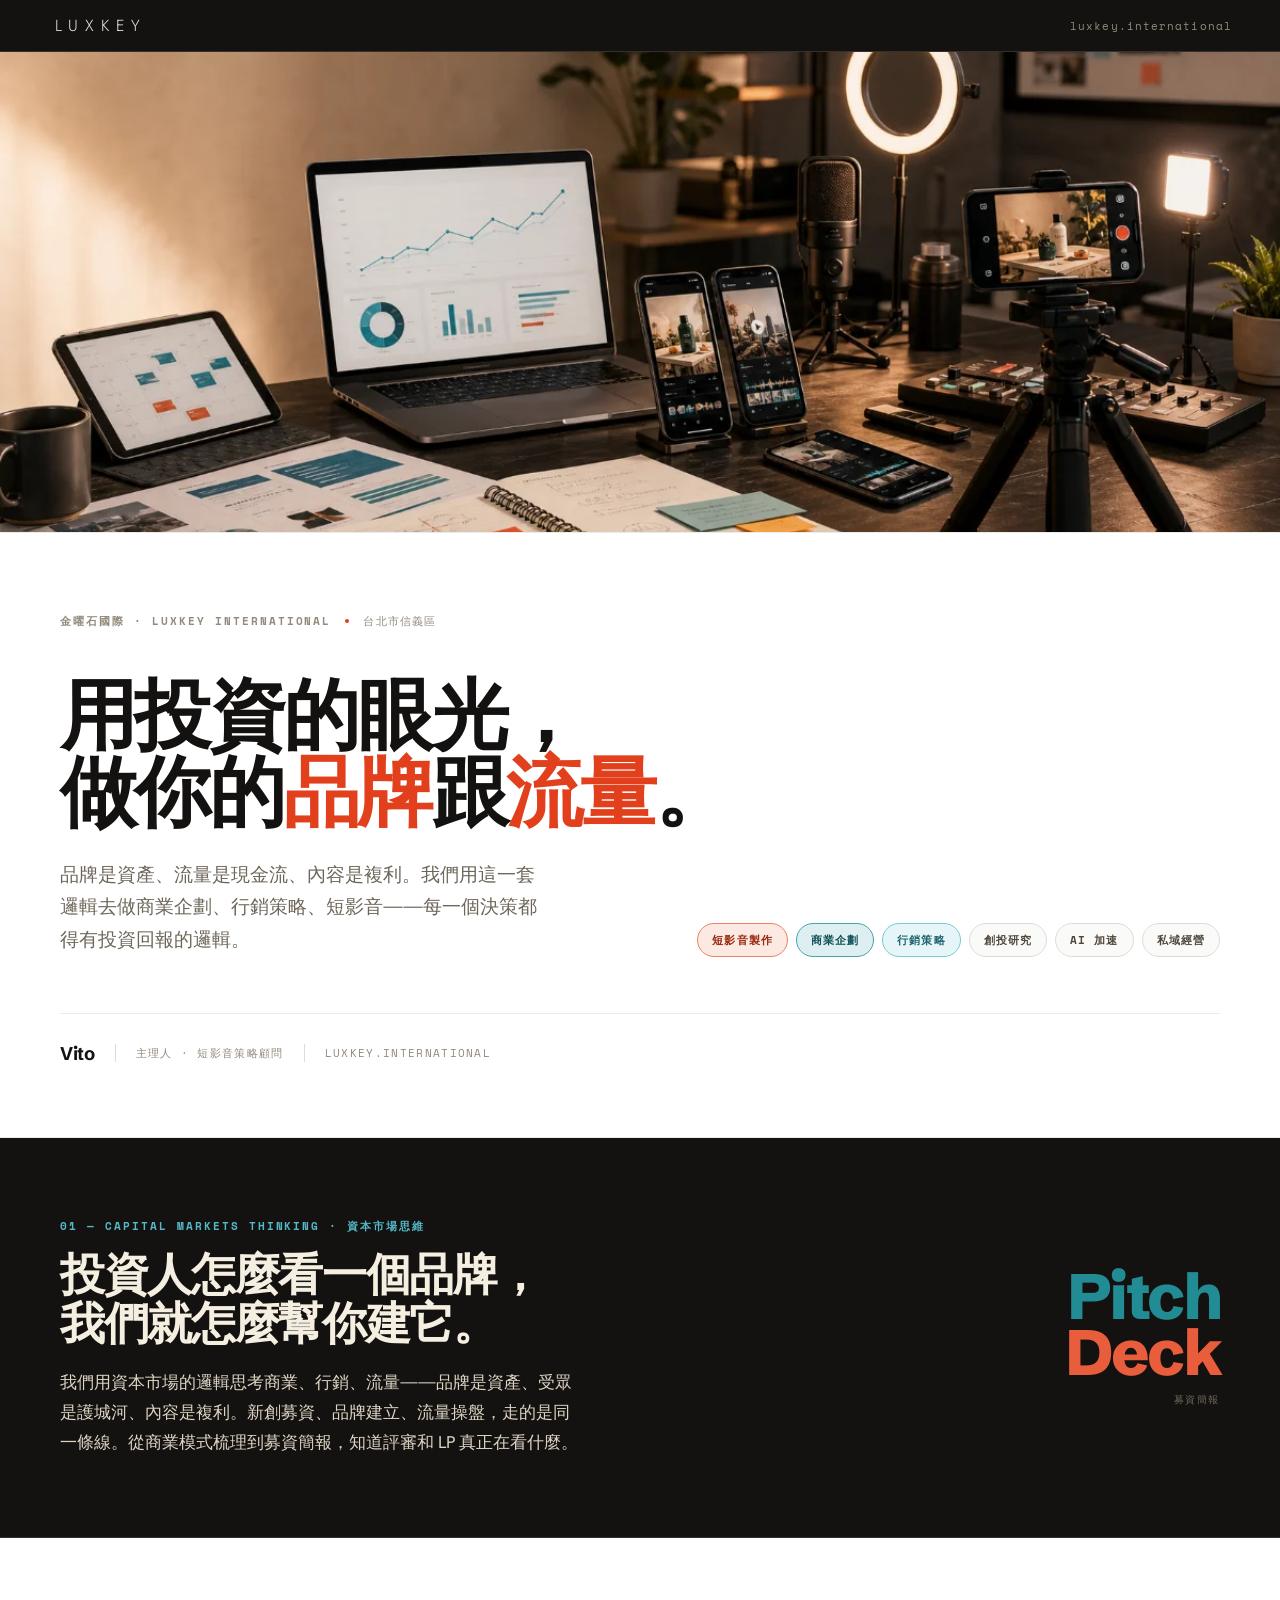
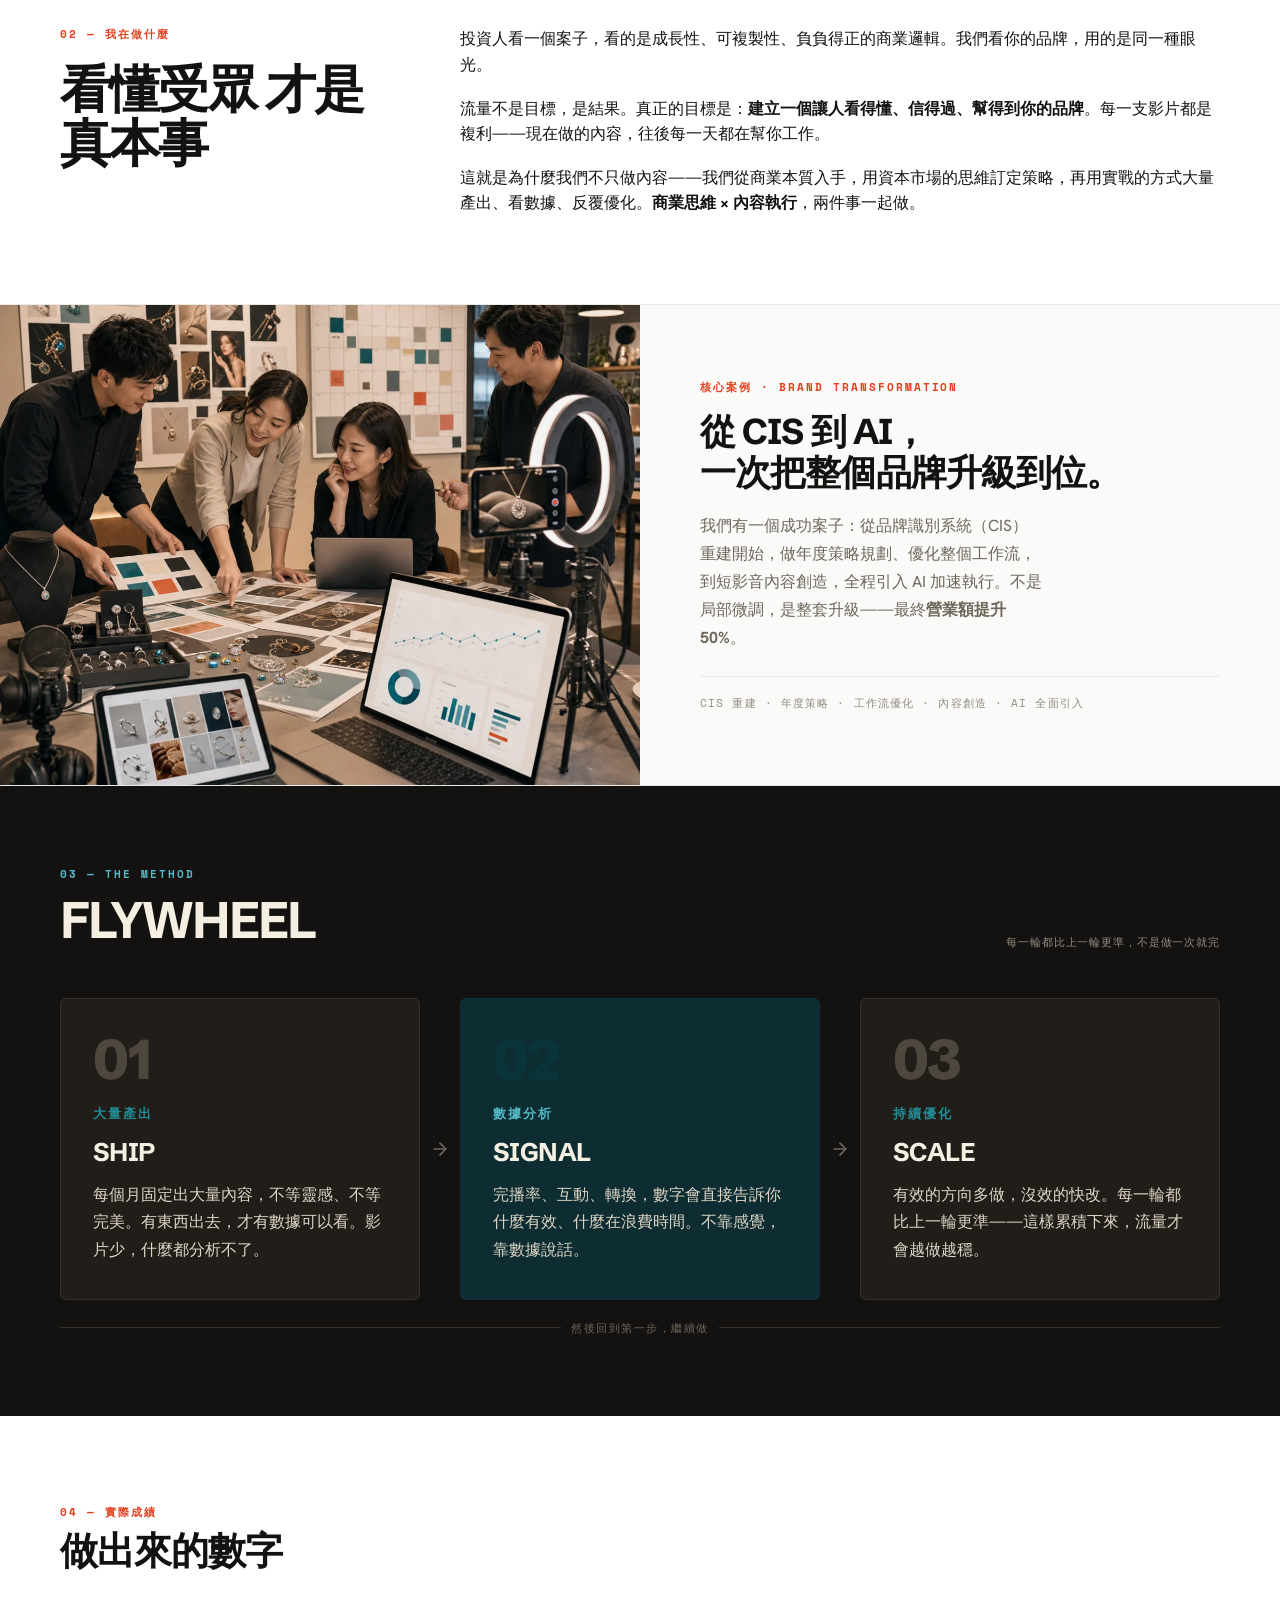
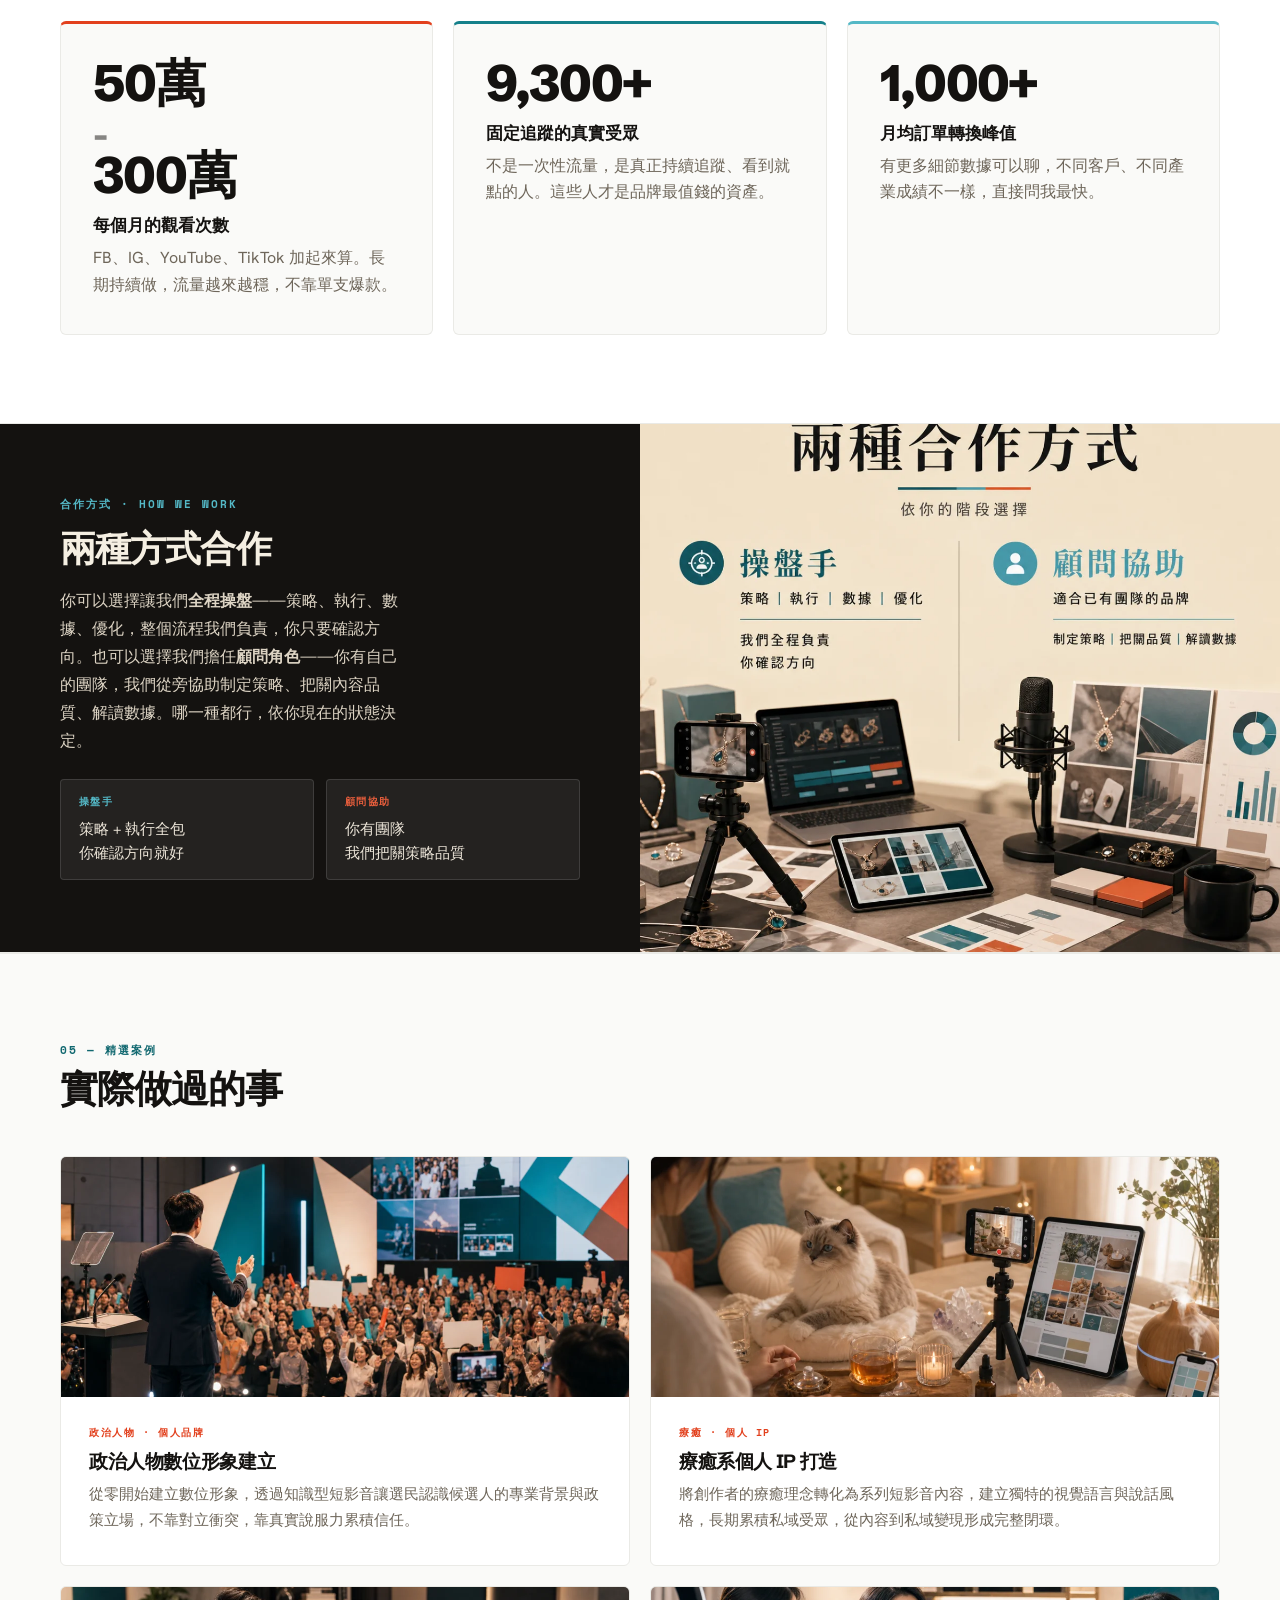
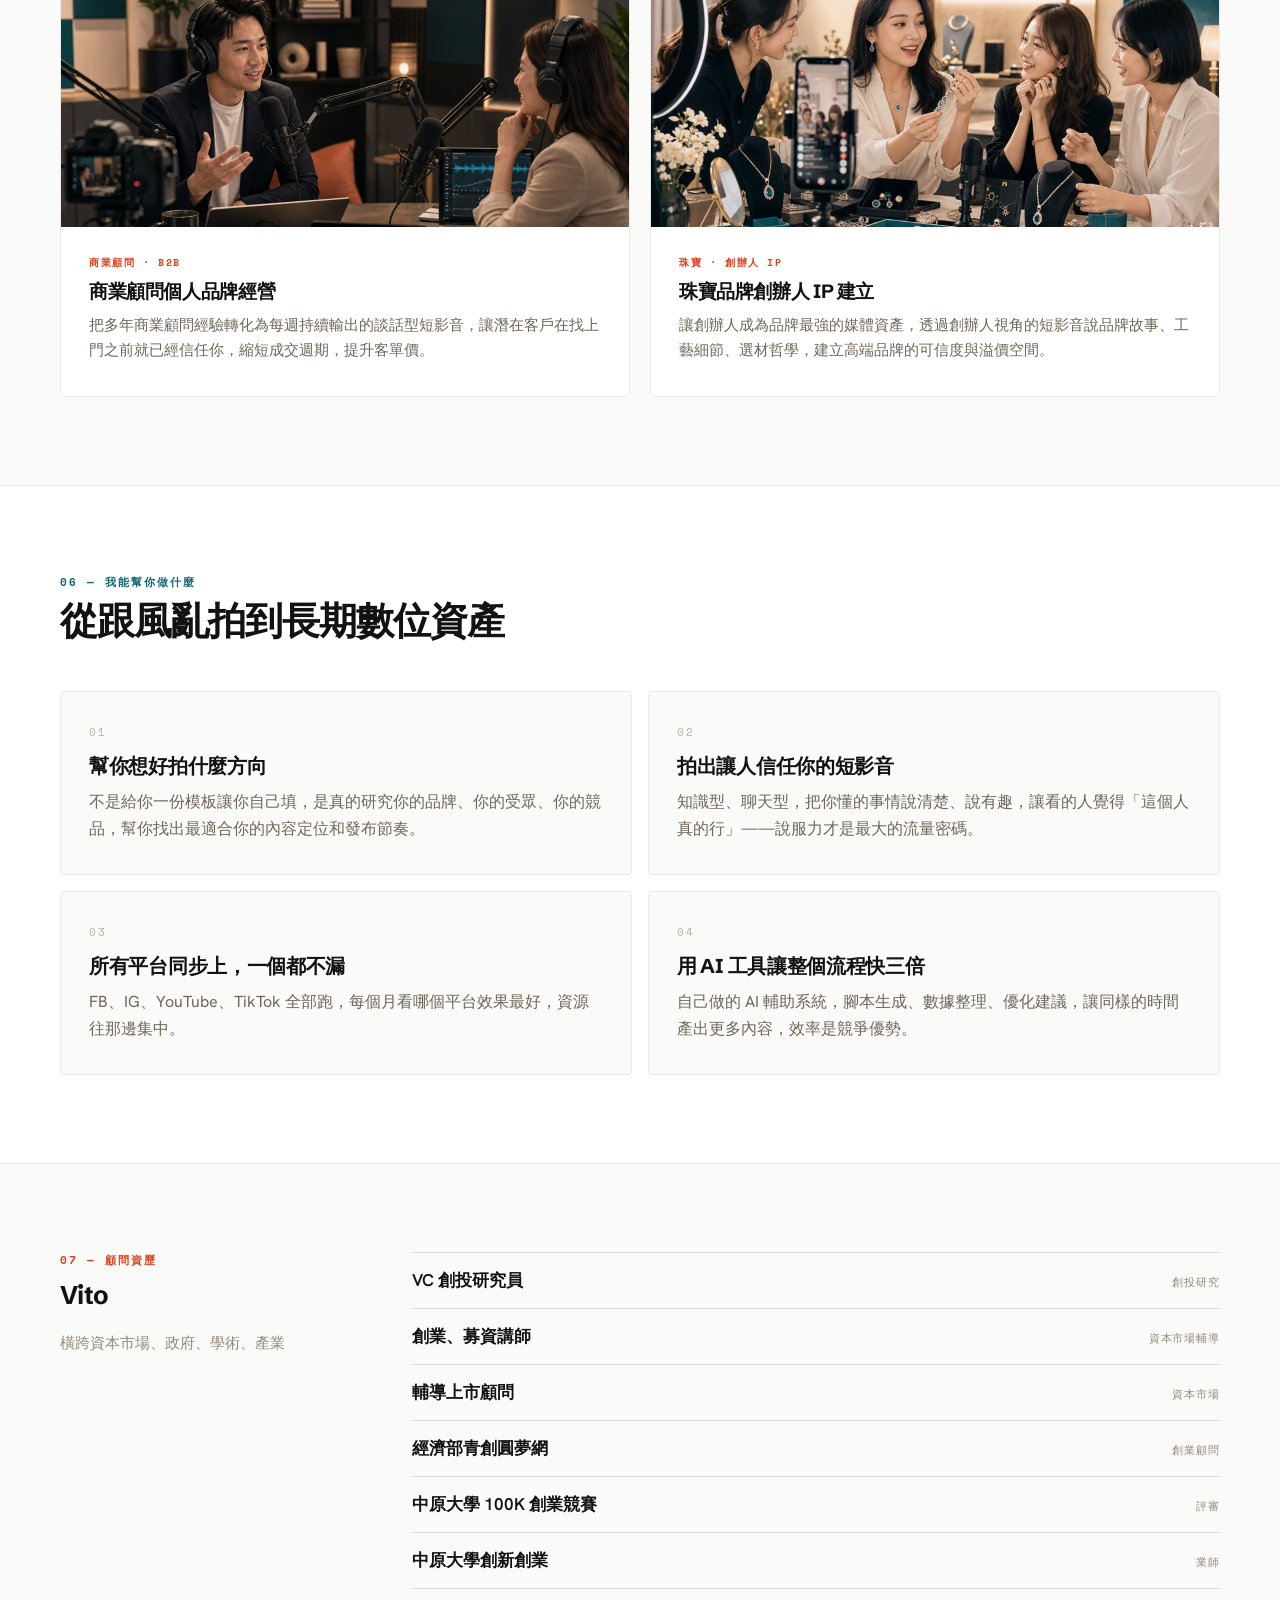
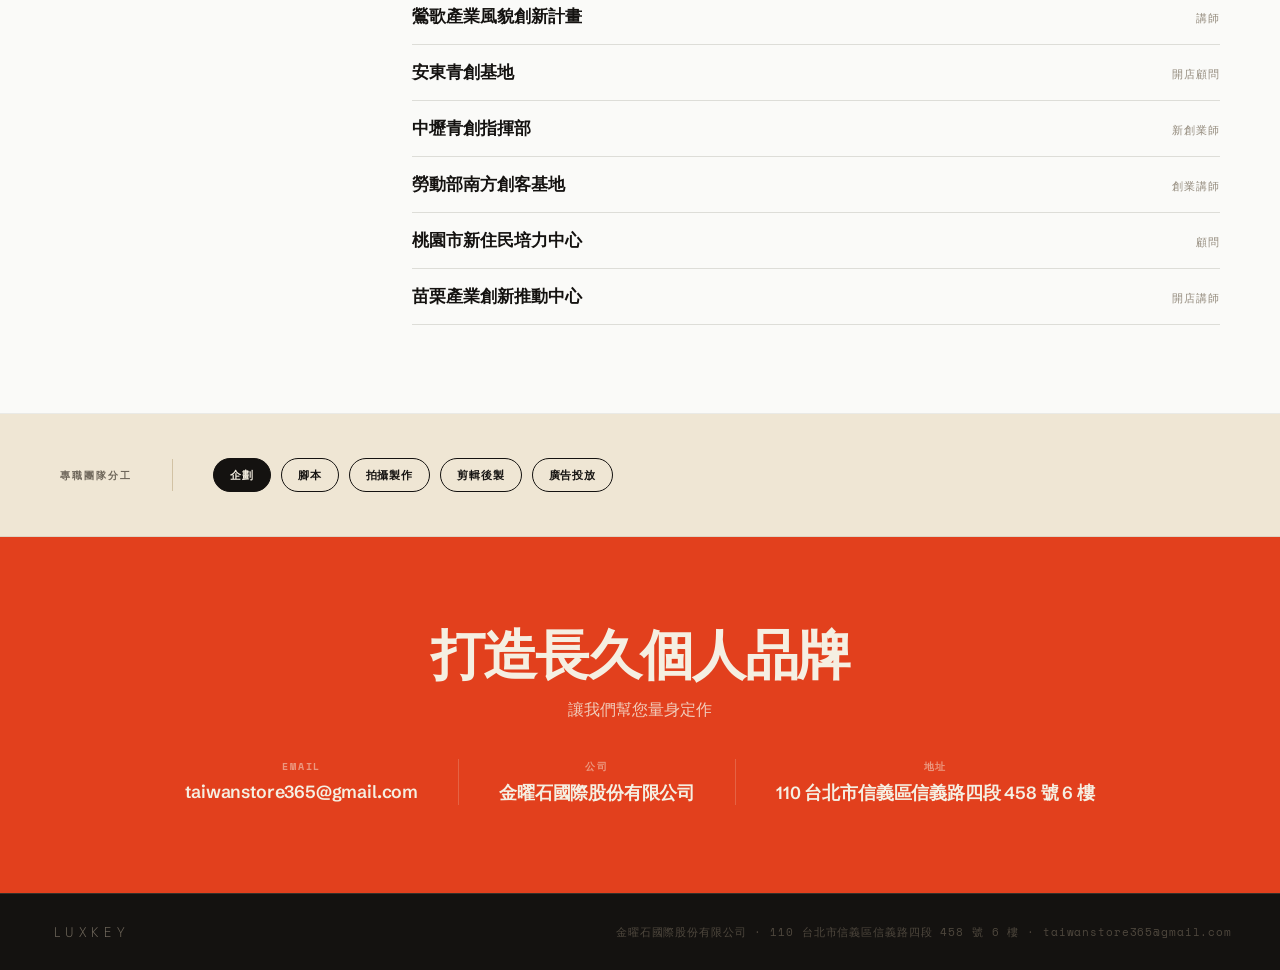
==== commit 412a7c26: "Update resume copy: services title, credentials heading & note - Services section title: 從想什麼到拍什麼，一起" ====
--- a/index.html
+++ b/index.html
@@ -456,7 +456,7 @@
     <div class="services__inner">
       <div class="services__header">
         <div class="services__label">06 — 我能幫你做什麼</div>
-        <h2 class="services__title">從想什麼到拍什麼，一起做到有結果</h2>
+        <h2 class="services__title">從跟風亂拍到長期數位資產</h2>
       </div>
       <div class="svc-grid">
         <div class="svc">
@@ -488,8 +488,8 @@
     <div class="credentials__inner">
       <div>
         <div class="credentials__label">07 — 顧問資歷</div>
-        <h2 class="credentials__title">Vito 做過的事，<br>都在這裡。</h2>
-        <p class="credentials__note">橫跨資本市場、政府、學術、產業，每一個都是真的進去做過、不是掛名。</p>
+        <h2 class="credentials__title">Vito</h2>
+        <p class="credentials__note">橫跨資本市場、政府、學術、產業</p>
       </div>
       <ul class="cred-list">
         <li class="cred-item"><span class="cred-name">VC 創投研究員</span><span class="cred-role">創投研究</span></li>
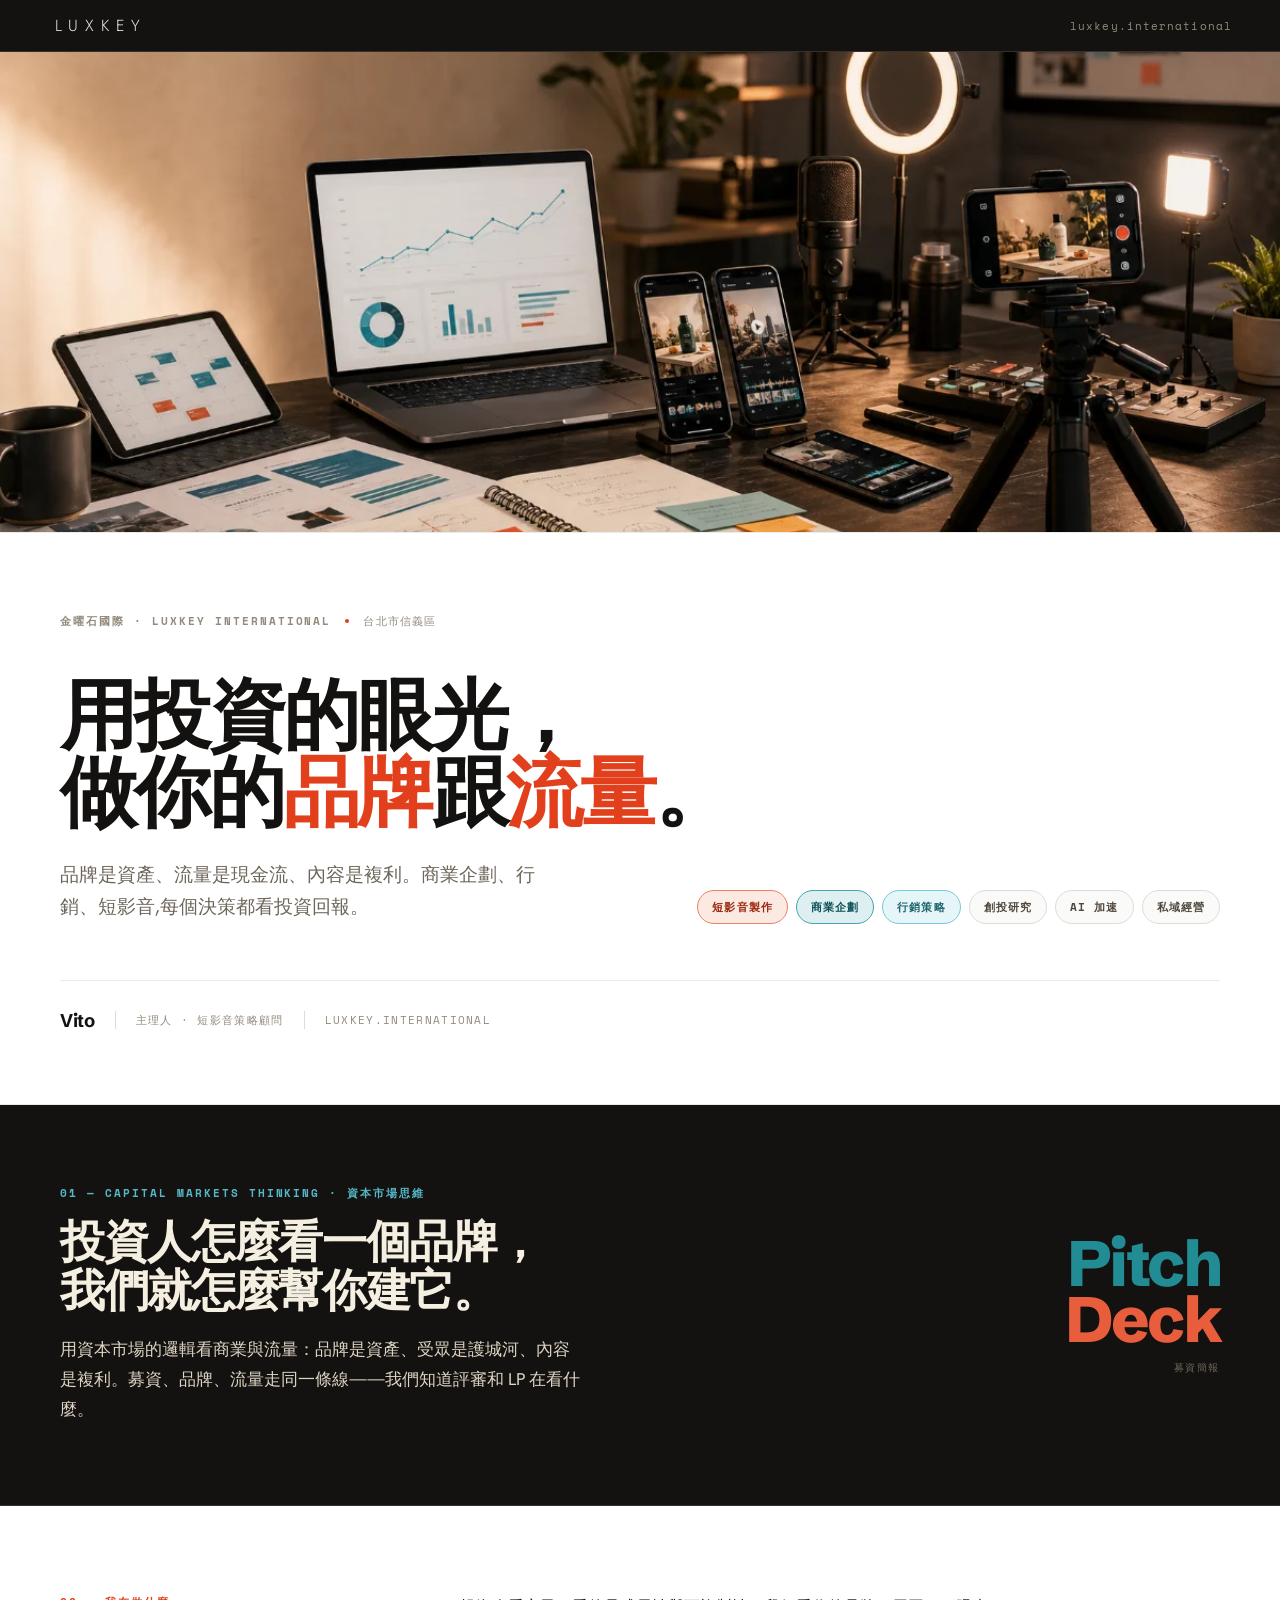
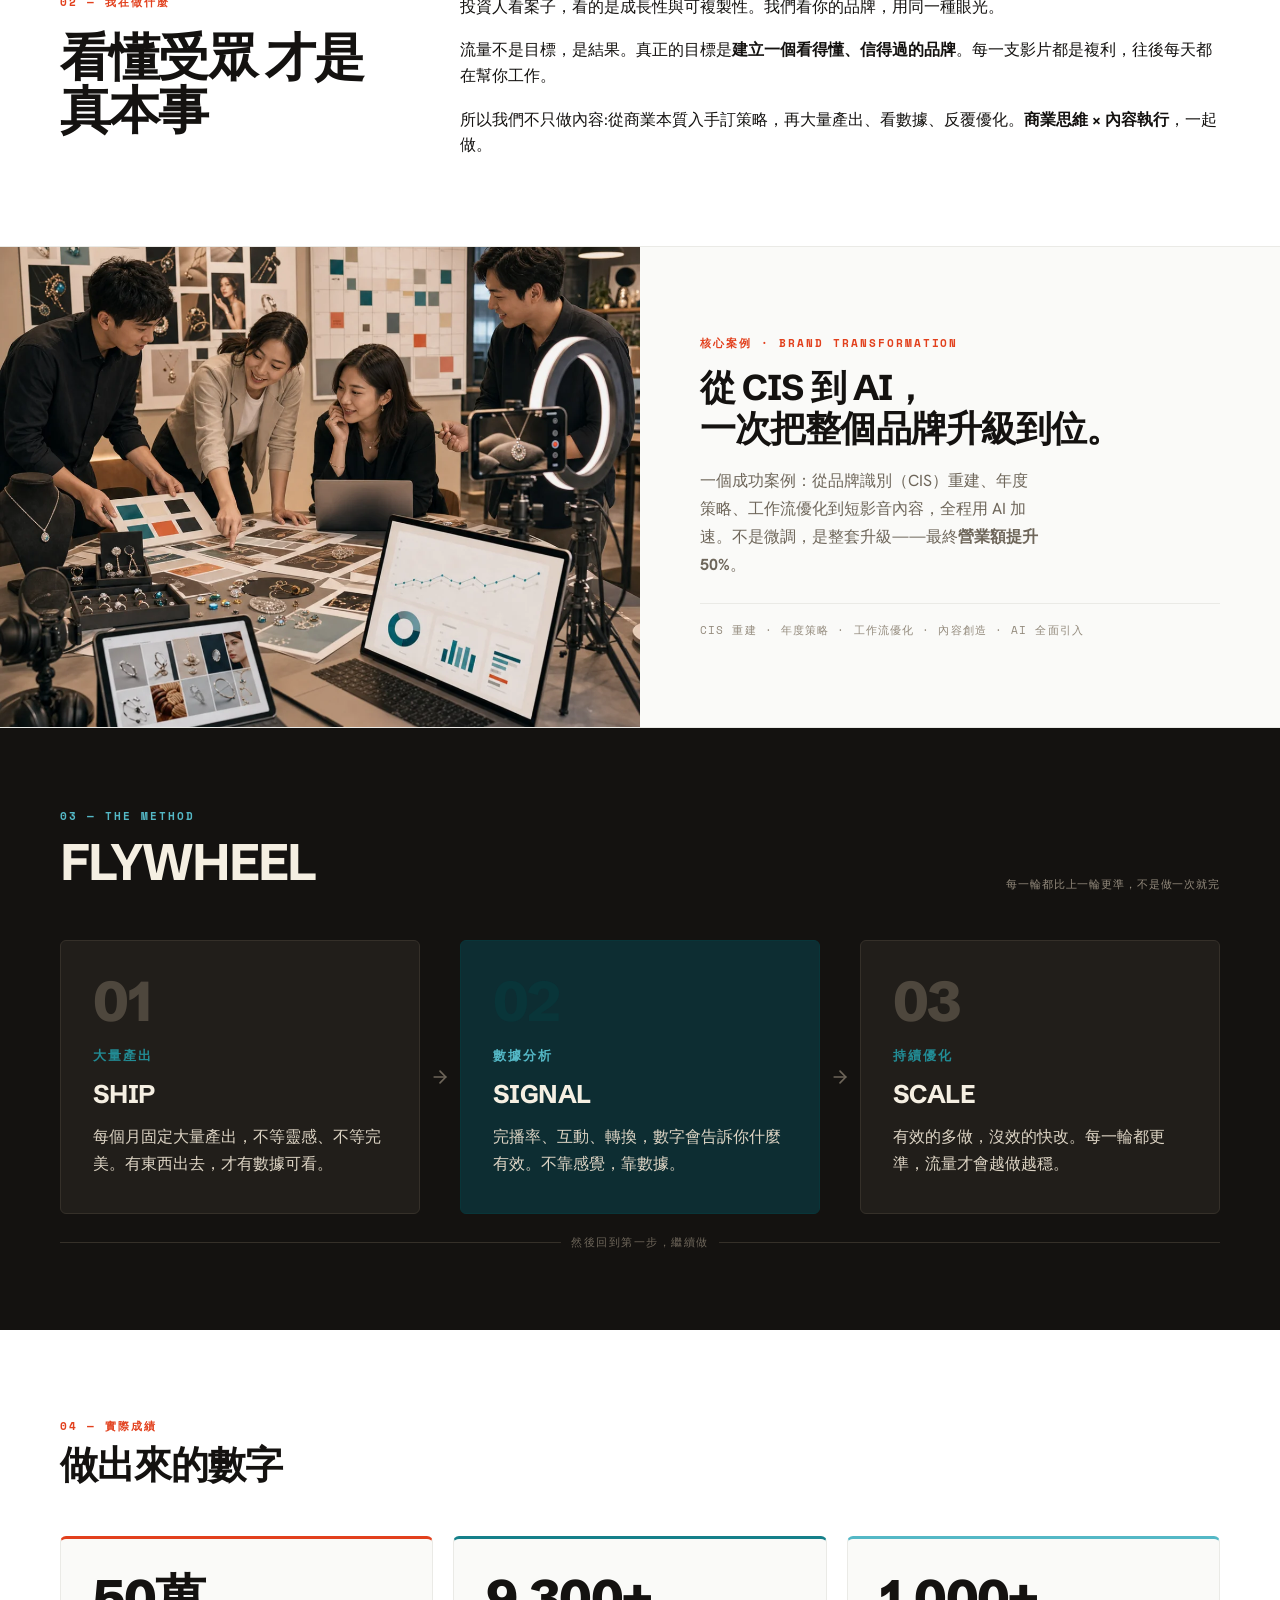
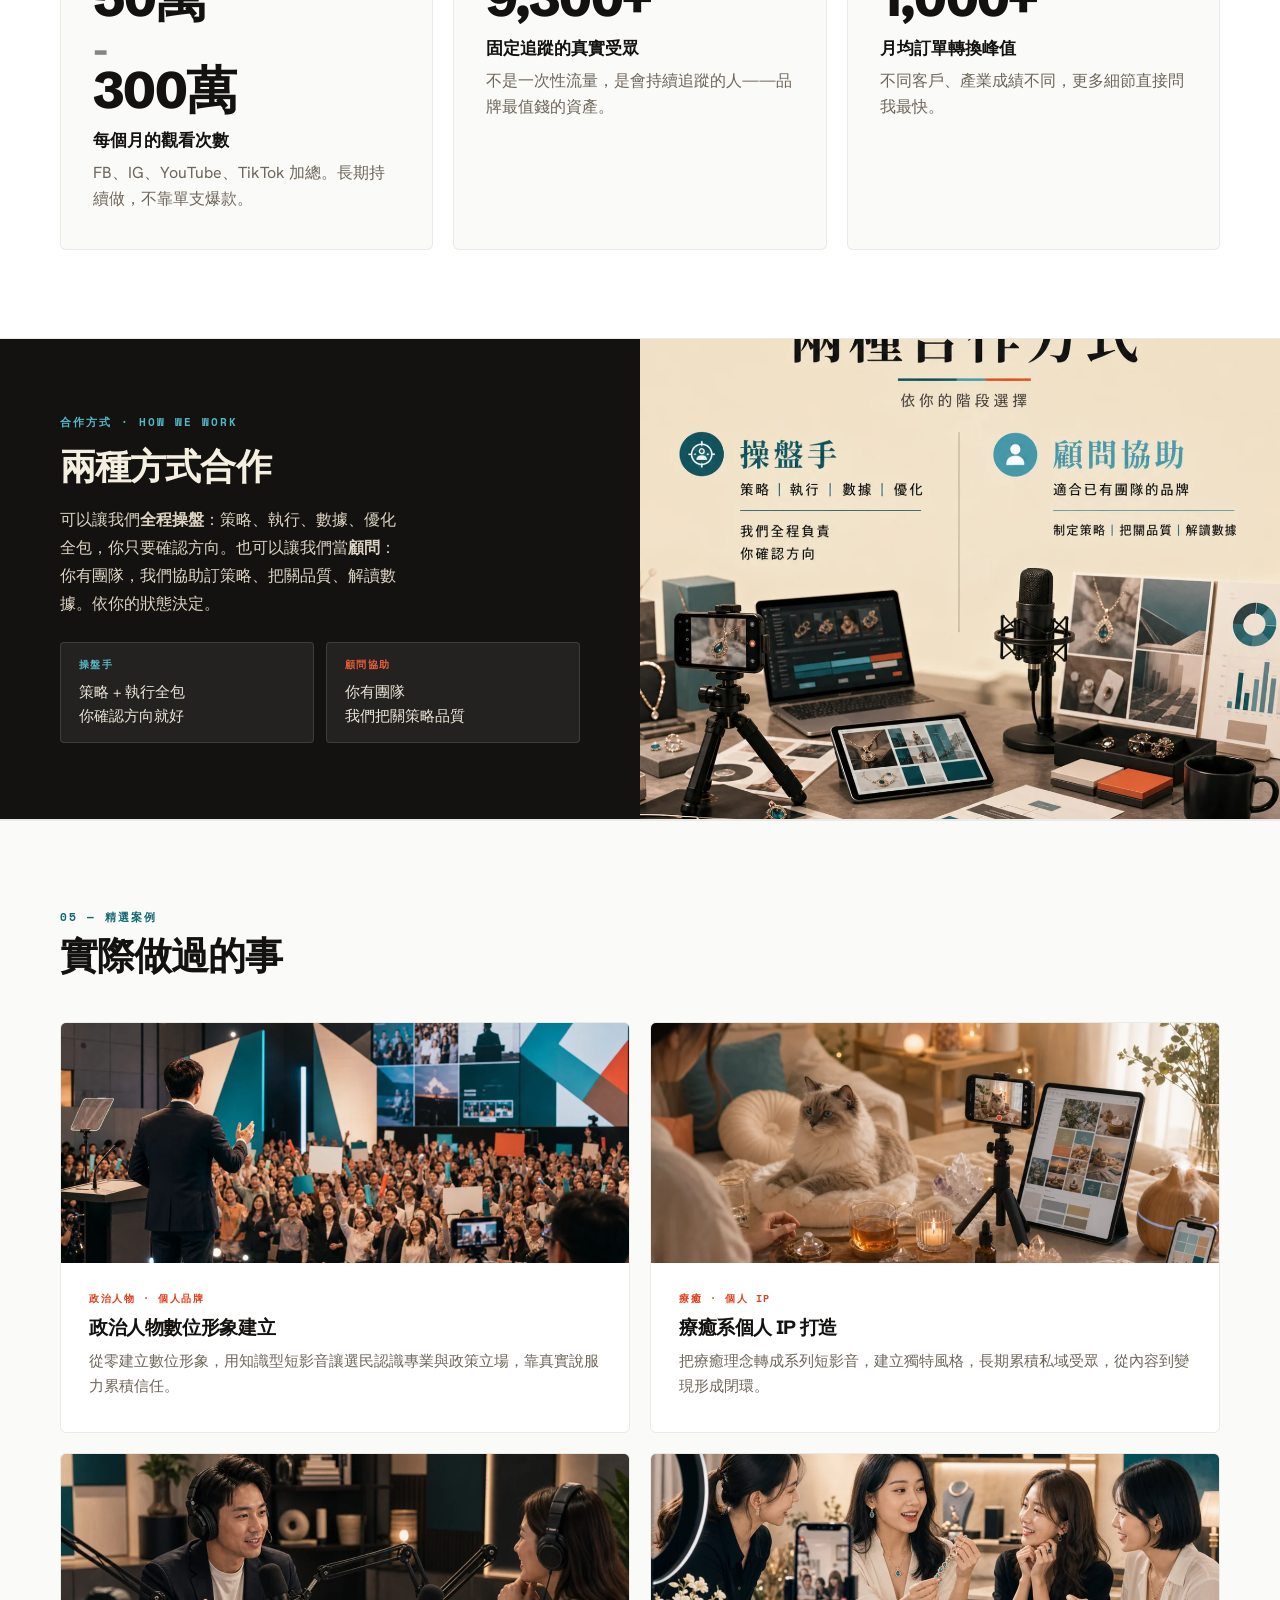
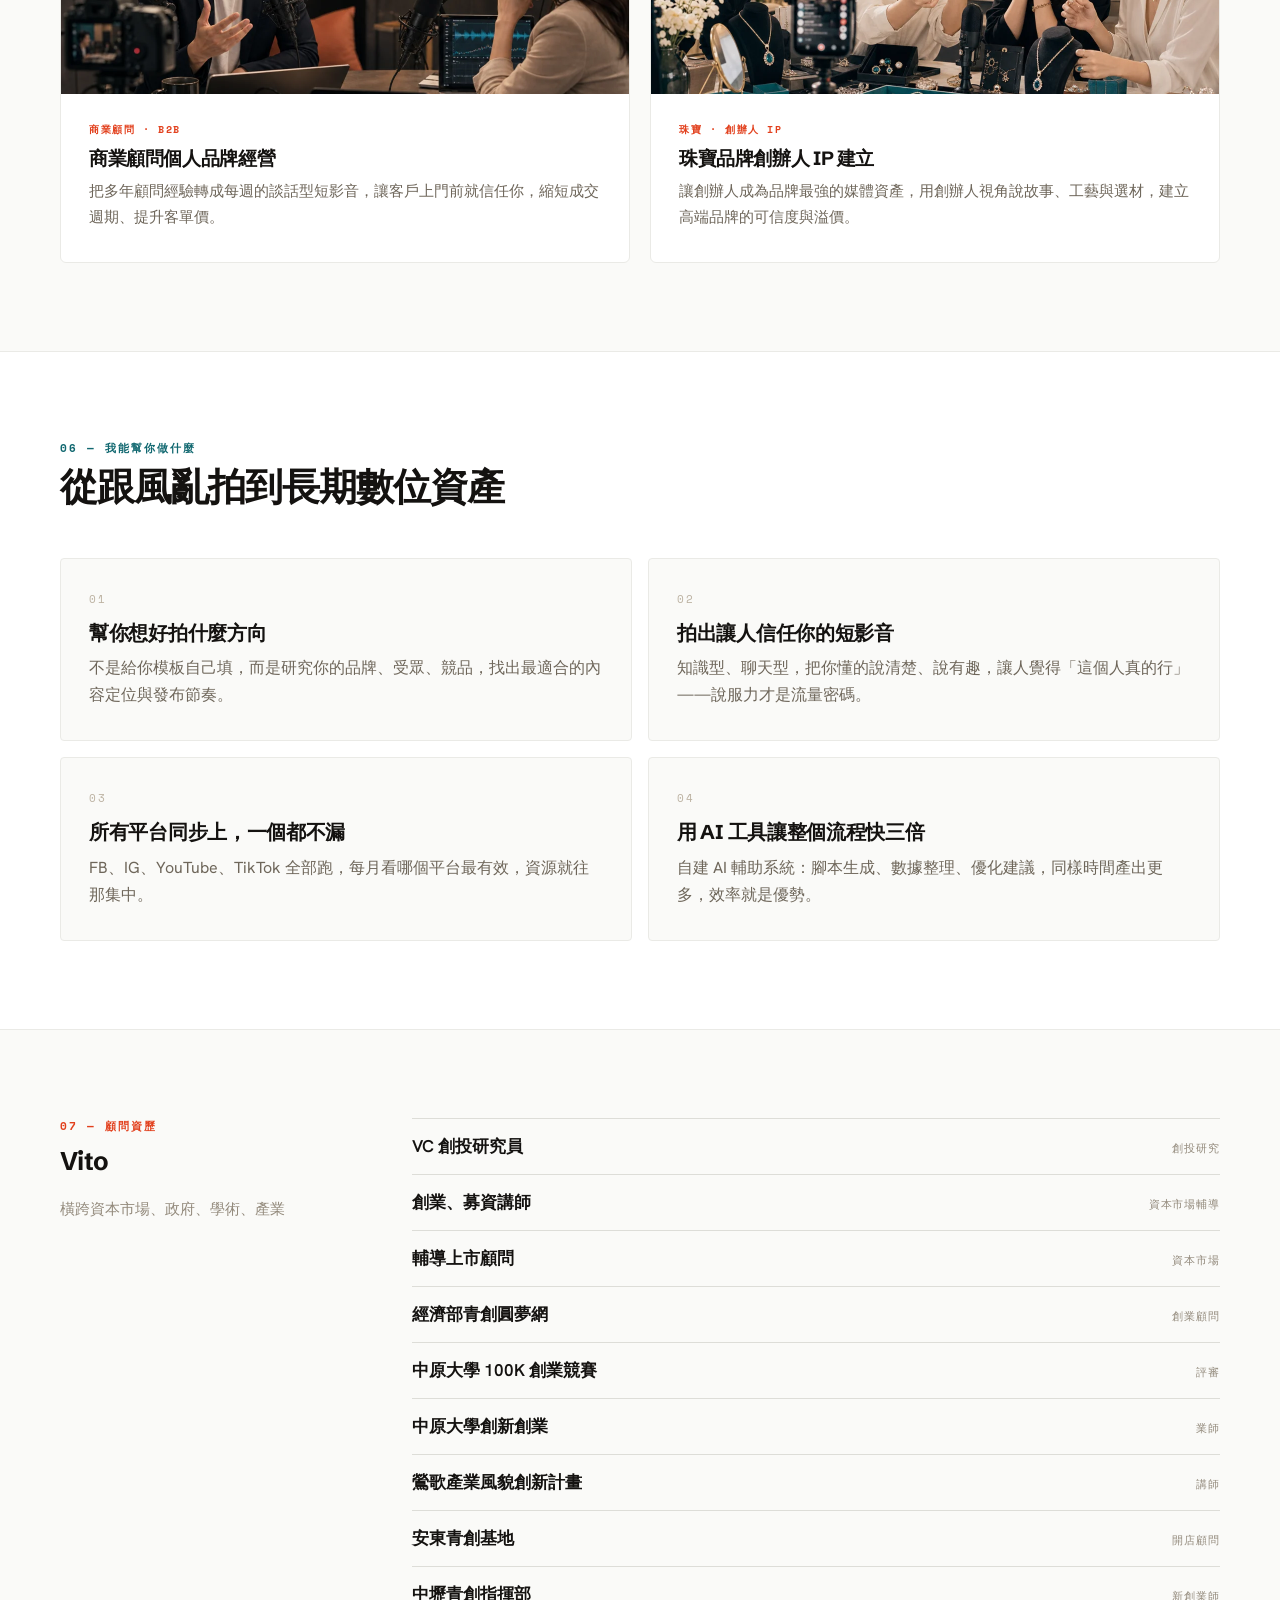
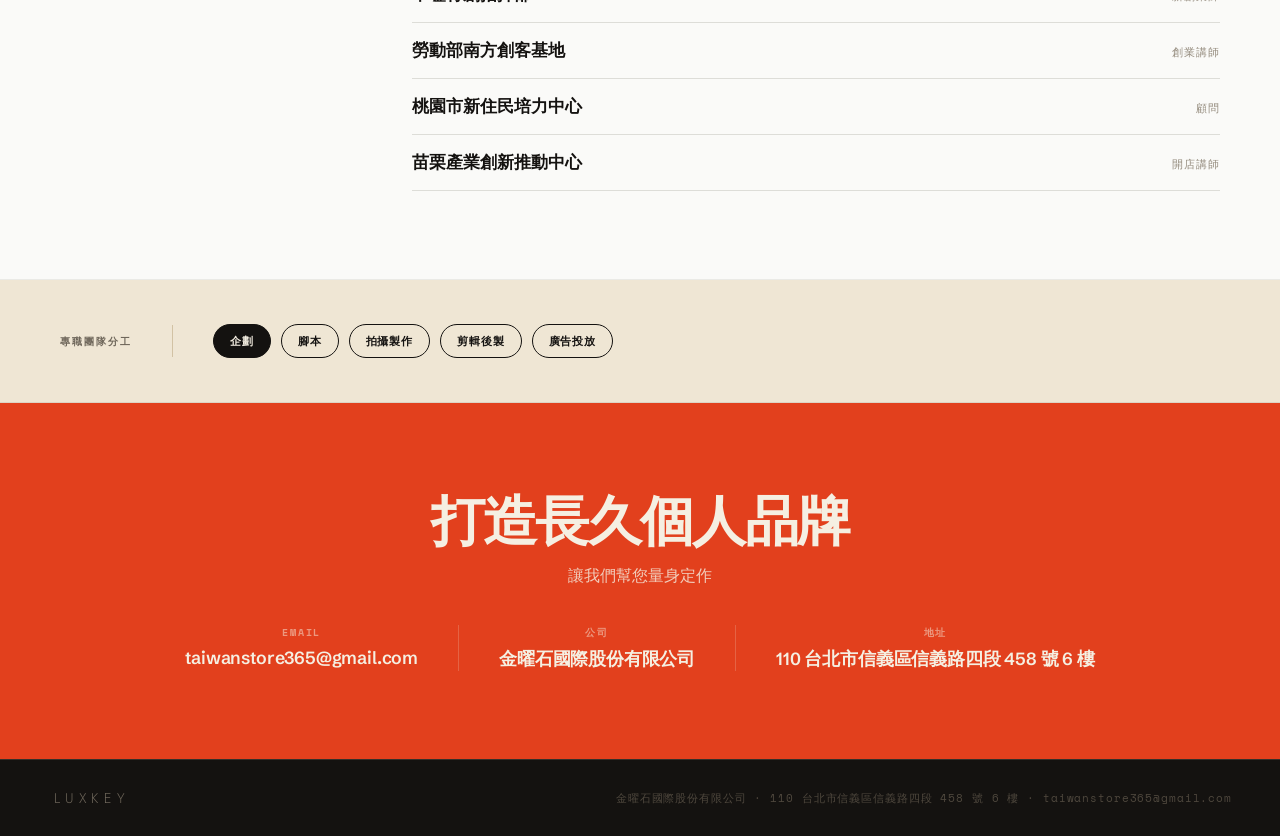
==== commit 16069c3d: "Simplify body copy across all sections Tightened verbose paragraphs (hero, capital, about, features," ====
--- a/index.html
+++ b/index.html
@@ -9,7 +9,7 @@
   <style>
     *, *::before, *::after { box-sizing: border-box; margin: 0; padding: 0; }
     html { scroll-behavior: smooth; }
-    body { background: #fff; color: var(--ink-900); font-family: var(--font-sans); -webkit-font-smoothing: antialiased; }
+    body { background: #fff; color: var(--ink-900); font-family: var(--font-sans); -webkit-font-smoothing: antialiased; overflow-x: hidden; }
     a { color: inherit; text-decoration: none; }
 
     /* MASTHEAD */
@@ -208,6 +208,47 @@
       .cta-contact__item { border-left: none; padding: 0; }
       .footer { flex-direction: column; gap: 10px; text-align: center; }
     }
+
+    /* RESPONSIVE — phones */
+    @media (max-width: 600px) {
+      .masthead { height: 48px; padding: 0 20px; }
+      .masthead__wm { font-size: 13px; letter-spacing: 0.30em; text-indent: 0.30em; }
+      .masthead__link { font-size: 10px; }
+
+      #banner-main { height: 280px !important; }
+
+      .hero, .capital, .about, .process, .results, .cases, .services, .credentials, .team, .cta-band { padding-left: 20px; padding-right: 20px; }
+
+      .hero { padding-top: 56px; padding-bottom: 48px; }
+      .hero__eyebrow { flex-wrap: wrap; gap: 6px 12px; margin-bottom: 32px; }
+      .hero__headline { font-size: clamp(2.1rem, 8.5vw, 2.8rem); margin-bottom: 24px; }
+      .hero__mid { gap: 24px; margin-bottom: 40px; }
+      .hero__sub { font-size: 17px; }
+      .hero__principal { gap: 8px 12px; }
+      .hero__principal-sep { display: none; }
+
+      .capital, .about, .process, .results, .cases, .services, .credentials { padding-top: 56px; padding-bottom: 56px; }
+
+      .feature__img { height: 240px; }
+      #feature-a-img, #feature-b-img { min-height: 0 !important; height: 240px !important; }
+      .feature__copy { padding: 40px 20px; }
+
+      .loop__step { padding: 28px 22px; }
+      .loop__n { font-size: 2.8rem; }
+      .loop__verb { font-size: 1.4rem; }
+
+      .result-card, .svc { padding: 28px 22px; }
+
+      .cred-item { grid-template-columns: 1fr; gap: 4px; }
+      .cred-role { text-align: left; white-space: normal; }
+
+      .cta-band { padding-top: 56px; padding-bottom: 56px; }
+      .cta-contact { flex-direction: column; gap: 18px; }
+      .cta-contact__item { width: 100%; }
+
+      .footer { padding: 24px 20px; }
+    }
+
   </style>
 </head>
 <body>
@@ -234,7 +275,7 @@
       </div>
       <h1 class="hero__headline">用投資的眼光，<br>做你的<em>品牌</em>跟<em>流量</em>。</h1>
       <div class="hero__mid">
-        <p class="hero__sub">品牌是資產、流量是現金流、內容是複利。我們用這一套邏輯去做商業企劃、行銷策略、短影音——每一個決策都得有投資回報的邏輯。</p>
+        <p class="hero__sub">品牌是資產、流量是現金流、內容是複利。商業企劃、行銷、短影音,每個決策都看投資回報。</p>
         <div class="hero__tags">
           <span class="tag tag--v">短影音製作</span>
           <span class="tag tag--t">商業企劃</span>
@@ -260,7 +301,7 @@
       <div>
         <div class="capital__label">01 — CAPITAL MARKETS THINKING · 資本市場思維</div>
         <h2 class="capital__title">投資人怎麼看一個品牌，<br>我們就怎麼幫你建它。</h2>
-        <p class="capital__body">我們用資本市場的邏輯思考商業、行銷、流量——品牌是資產、受眾是護城河、內容是複利。新創募資、品牌建立、流量操盤，走的是同一條線。從商業模式梳理到募資簡報，知道評審和 LP 真正在看什麼。</p>
+        <p class="capital__body">用資本市場的邏輯看商業與流量：品牌是資產、受眾是護城河、內容是複利。募資、品牌、流量走同一條線——我們知道評審和 LP 在看什麼。</p>
       </div>
       <div class="capital__mark">
         <span class="capital__mark-line" style="color:var(--teal-400);">Pitch</span>
@@ -279,9 +320,9 @@
 才是真本事</h2>
       </div>
       <div class="about__text">
-        <p>投資人看一個案子，看的是成長性、可複製性、負負得正的商業邏輯。我們看你的品牌，用的是同一種眼光。</p>
-        <p>流量不是目標，是結果。真正的目標是：<strong>建立一個讓人看得懂、信得過、幫得到你的品牌</strong>。每一支影片都是複利——現在做的內容，往後每一天都在幫你工作。</p>
-        <p>這就是為什麼我們不只做內容——我們從商業本質入手，用資本市場的思維訂定策略，再用實戰的方式大量產出、看數據、反覆優化。<strong>商業思維 × 內容執行</strong>，兩件事一起做。</p>
+        <p>投資人看案子，看的是成長性與可複製性。我們看你的品牌，用同一種眼光。</p>
+        <p>流量不是目標，是結果。真正的目標是<strong>建立一個看得懂、信得過的品牌</strong>。每一支影片都是複利，往後每天都在幫你工作。</p>
+        <p>所以我們不只做內容:從商業本質入手訂策略，再大量產出、看數據、反覆優化。<strong>商業思維 × 內容執行</strong>，一起做。</p>
       </div>
     </div>
   </section>
@@ -296,7 +337,7 @@
       <div class="feature__copy">
         <div class="feature__label">核心案例 · Brand Transformation</div>
         <h3 class="feature__title">從 CIS 到 AI，<br>一次把整個品牌升級到位。</h3>
-        <p class="feature__body">我們有一個成功案子：從品牌識別系統（CIS）重建開始，做年度策略規劃、優化整個工作流，到短影音內容創造，全程引入 AI 加速執行。不是局部微調，是整套升級——最終<strong>營業額提升 50%</strong>。</p>
+        <p class="feature__body">一個成功案例：從品牌識別（CIS）重建、年度策略、工作流優化到短影音內容，全程用 AI 加速。不是微調，是整套升級——最終<strong>營業額提升 50%</strong>。</p>
         <div class="feature__note">CIS 重建 · 年度策略 · 工作流優化 · 內容創造 · AI 全面引入</div>
       </div>
     </div>
@@ -317,7 +358,7 @@
           <div class="loop__n">01</div>
           <div class="loop__sub">大量產出</div>
           <h3 class="loop__verb">SHIP</h3>
-          <p class="loop__desc">每個月固定出大量內容，不等靈感、不等完美。有東西出去，才有數據可以看。影片少，什麼都分析不了。</p>
+          <p class="loop__desc">每個月固定大量產出，不等靈感、不等完美。有東西出去，才有數據可看。</p>
         </div>
         <div class="loop__arrow">
           <svg width="20" height="20" viewBox="0 0 24 24" fill="none" stroke="currentColor" stroke-width="2" stroke-linecap="round" stroke-linejoin="round"><path d="M5 12h14"></path><path d="m12 5 7 7-7 7"></path></svg>
@@ -326,7 +367,7 @@
           <div class="loop__n">02</div>
           <div class="loop__sub">數據分析</div>
           <h3 class="loop__verb">SIGNAL</h3>
-          <p class="loop__desc">完播率、互動、轉換，數字會直接告訴你什麼有效、什麼在浪費時間。不靠感覺，靠數據說話。</p>
+          <p class="loop__desc">完播率、互動、轉換，數字會告訴你什麼有效。不靠感覺，靠數據。</p>
         </div>
         <div class="loop__arrow">
           <svg width="20" height="20" viewBox="0 0 24 24" fill="none" stroke="currentColor" stroke-width="2" stroke-linecap="round" stroke-linejoin="round"><path d="M5 12h14"></path><path d="m12 5 7 7-7 7"></path></svg>
@@ -335,7 +376,7 @@
           <div class="loop__n">03</div>
           <div class="loop__sub">持續優化</div>
           <h3 class="loop__verb">SCALE</h3>
-          <p class="loop__desc">有效的方向多做，沒效的快改。每一輪都比上一輪更準——這樣累積下來，流量才會越做越穩。</p>
+          <p class="loop__desc">有效的多做，沒效的快改。每一輪都更準，流量才會越做越穩。</p>
         </div>
         <div class="loop__repeat">然後回到第一步，繼續做</div>
       </div>
@@ -353,17 +394,17 @@
         <div class="result-card">
           <div class="result-card__num">50萬<br><span style="font-size:0.6em;opacity:0.5;">–</span><br>300萬</div>
           <div class="result-card__what">每個月的觀看次數</div>
-          <p class="result-card__how">FB、IG、YouTube、TikTok 加起來算。長期持續做，流量越來越穩，不靠單支爆款。</p>
+          <p class="result-card__how">FB、IG、YouTube、TikTok 加總。長期持續做，不靠單支爆款。</p>
         </div>
         <div class="result-card result-card--t">
           <div class="result-card__num">9,300+</div>
           <div class="result-card__what">固定追蹤的真實受眾</div>
-          <p class="result-card__how">不是一次性流量，是真正持續追蹤、看到就點的人。這些人才是品牌最值錢的資產。</p>
+          <p class="result-card__how">不是一次性流量，是會持續追蹤的人——品牌最值錢的資產。</p>
         </div>
         <div class="result-card result-card--c">
           <div class="result-card__num">1,000+</div>
           <div class="result-card__what">月均訂單轉換峰值</div>
-          <p class="result-card__how">有更多細節數據可以聊，不同客戶、不同產業成績不一樣，直接問我最快。</p>
+          <p class="result-card__how">不同客戶、產業成績不同，更多細節直接問我最快。</p>
         </div>
       </div>
     </div>
@@ -376,7 +417,7 @@
         <div class="feature__label">合作方式 · How We Work</div>
         <h3 class="feature__title">兩種方式合作
 </h3>
-        <p class="feature__body">你可以選擇讓我們<strong>全程操盤</strong>——策略、執行、數據、優化，整個流程我們負責，你只要確認方向。也可以選擇我們擔任<strong>顧問角色</strong>——你有自己的團隊，我們從旁協助制定策略、把關內容品質、解讀數據。哪一種都行，依你現在的狀態決定。</p>
+        <p class="feature__body">可以讓我們<strong>全程操盤</strong>：策略、執行、數據、優化全包，你只要確認方向。也可以讓我們當<strong>顧問</strong>：你有團隊，我們協助訂策略、把關品質、解讀數據。依你的狀態決定。</p>
         <div style="display:flex;gap:12px;margin-top:24px;flex-wrap:wrap;">
           <div style="background:rgba(255,255,255,0.07);border:1px solid rgba(255,255,255,0.12);border-radius:4px;padding:14px 18px;flex:1;min-width:140px;">
             <div style="font-family:var(--font-mono);font-size:10px;font-weight:700;letter-spacing:0.14em;text-transform:uppercase;color:var(--cyan-400);margin-bottom:8px;">操盤手</div>
@@ -411,7 +452,7 @@
           <div class="case-card__body">
             <div class="case-card__tag">政治人物 · 個人品牌</div>
             <h3 class="case-card__title">政治人物數位形象建立</h3>
-            <p class="case-card__desc">從零開始建立數位形象，透過知識型短影音讓選民認識候選人的專業背景與政策立場，不靠對立衝突，靠真實說服力累積信任。</p>
+            <p class="case-card__desc">從零建立數位形象，用知識型短影音讓選民認識專業與政策立場，靠真實說服力累積信任。</p>
           </div>
         </div>
         <div class="case-card">
@@ -422,7 +463,7 @@
           <div class="case-card__body">
             <div class="case-card__tag">療癒 · 個人 IP</div>
             <h3 class="case-card__title">療癒系個人 IP 打造</h3>
-            <p class="case-card__desc">將創作者的療癒理念轉化為系列短影音內容，建立獨特的視覺語言與說話風格，長期累積私域受眾，從內容到私域變現形成完整閉環。</p>
+            <p class="case-card__desc">把療癒理念轉成系列短影音，建立獨特風格，長期累積私域受眾，從內容到變現形成閉環。</p>
           </div>
         </div>
         <div class="case-card">
@@ -433,7 +474,7 @@
           <div class="case-card__body">
             <div class="case-card__tag">商業顧問 · B2B</div>
             <h3 class="case-card__title">商業顧問個人品牌經營</h3>
-            <p class="case-card__desc">把多年商業顧問經驗轉化為每週持續輸出的談話型短影音，讓潛在客戶在找上門之前就已經信任你，縮短成交週期，提升客單價。</p>
+            <p class="case-card__desc">把多年顧問經驗轉成每週的談話型短影音，讓客戶上門前就信任你，縮短成交週期、提升客單價。</p>
           </div>
         </div>
         <div class="case-card">
@@ -444,7 +485,7 @@
           <div class="case-card__body">
             <div class="case-card__tag">珠寶 · 創辦人 IP</div>
             <h3 class="case-card__title">珠寶品牌創辦人 IP 建立</h3>
-            <p class="case-card__desc">讓創辦人成為品牌最強的媒體資產，透過創辦人視角的短影音說品牌故事、工藝細節、選材哲學，建立高端品牌的可信度與溢價空間。</p>
+            <p class="case-card__desc">讓創辦人成為品牌最強的媒體資產，用創辦人視角說故事、工藝與選材，建立高端品牌的可信度與溢價。</p>
           </div>
         </div>
       </div>
@@ -462,22 +503,22 @@
         <div class="svc">
           <div class="svc__num">01</div>
           <h3 class="svc__title">幫你想好拍什麼方向</h3>
-          <p class="svc__body">不是給你一份模板讓你自己填，是真的研究你的品牌、你的受眾、你的競品，幫你找出最適合你的內容定位和發布節奏。</p>
+          <p class="svc__body">不是給你模板自己填，而是研究你的品牌、受眾、競品，找出最適合的內容定位與發布節奏。</p>
         </div>
         <div class="svc">
           <div class="svc__num">02</div>
           <h3 class="svc__title">拍出讓人信任你的短影音</h3>
-          <p class="svc__body">知識型、聊天型，把你懂的事情說清楚、說有趣，讓看的人覺得「這個人真的行」——說服力才是最大的流量密碼。</p>
+          <p class="svc__body">知識型、聊天型，把你懂的說清楚、說有趣，讓人覺得「這個人真的行」——說服力才是流量密碼。</p>
         </div>
         <div class="svc">
           <div class="svc__num">03</div>
           <h3 class="svc__title">所有平台同步上，一個都不漏</h3>
-          <p class="svc__body">FB、IG、YouTube、TikTok 全部跑，每個月看哪個平台效果最好，資源往那邊集中。</p>
+          <p class="svc__body">FB、IG、YouTube、TikTok 全部跑，每月看哪個平台最有效，資源就往那集中。</p>
         </div>
         <div class="svc">
           <div class="svc__num">04</div>
           <h3 class="svc__title">用 AI 工具讓整個流程快三倍</h3>
-          <p class="svc__body">自己做的 AI 輔助系統，腳本生成、數據整理、優化建議，讓同樣的時間產出更多內容，效率是競爭優勢。</p>
+          <p class="svc__body">自建 AI 輔助系統：腳本生成、數據整理、優化建議，同樣時間產出更多，效率就是優勢。</p>
         </div>
       </div>
     </div>
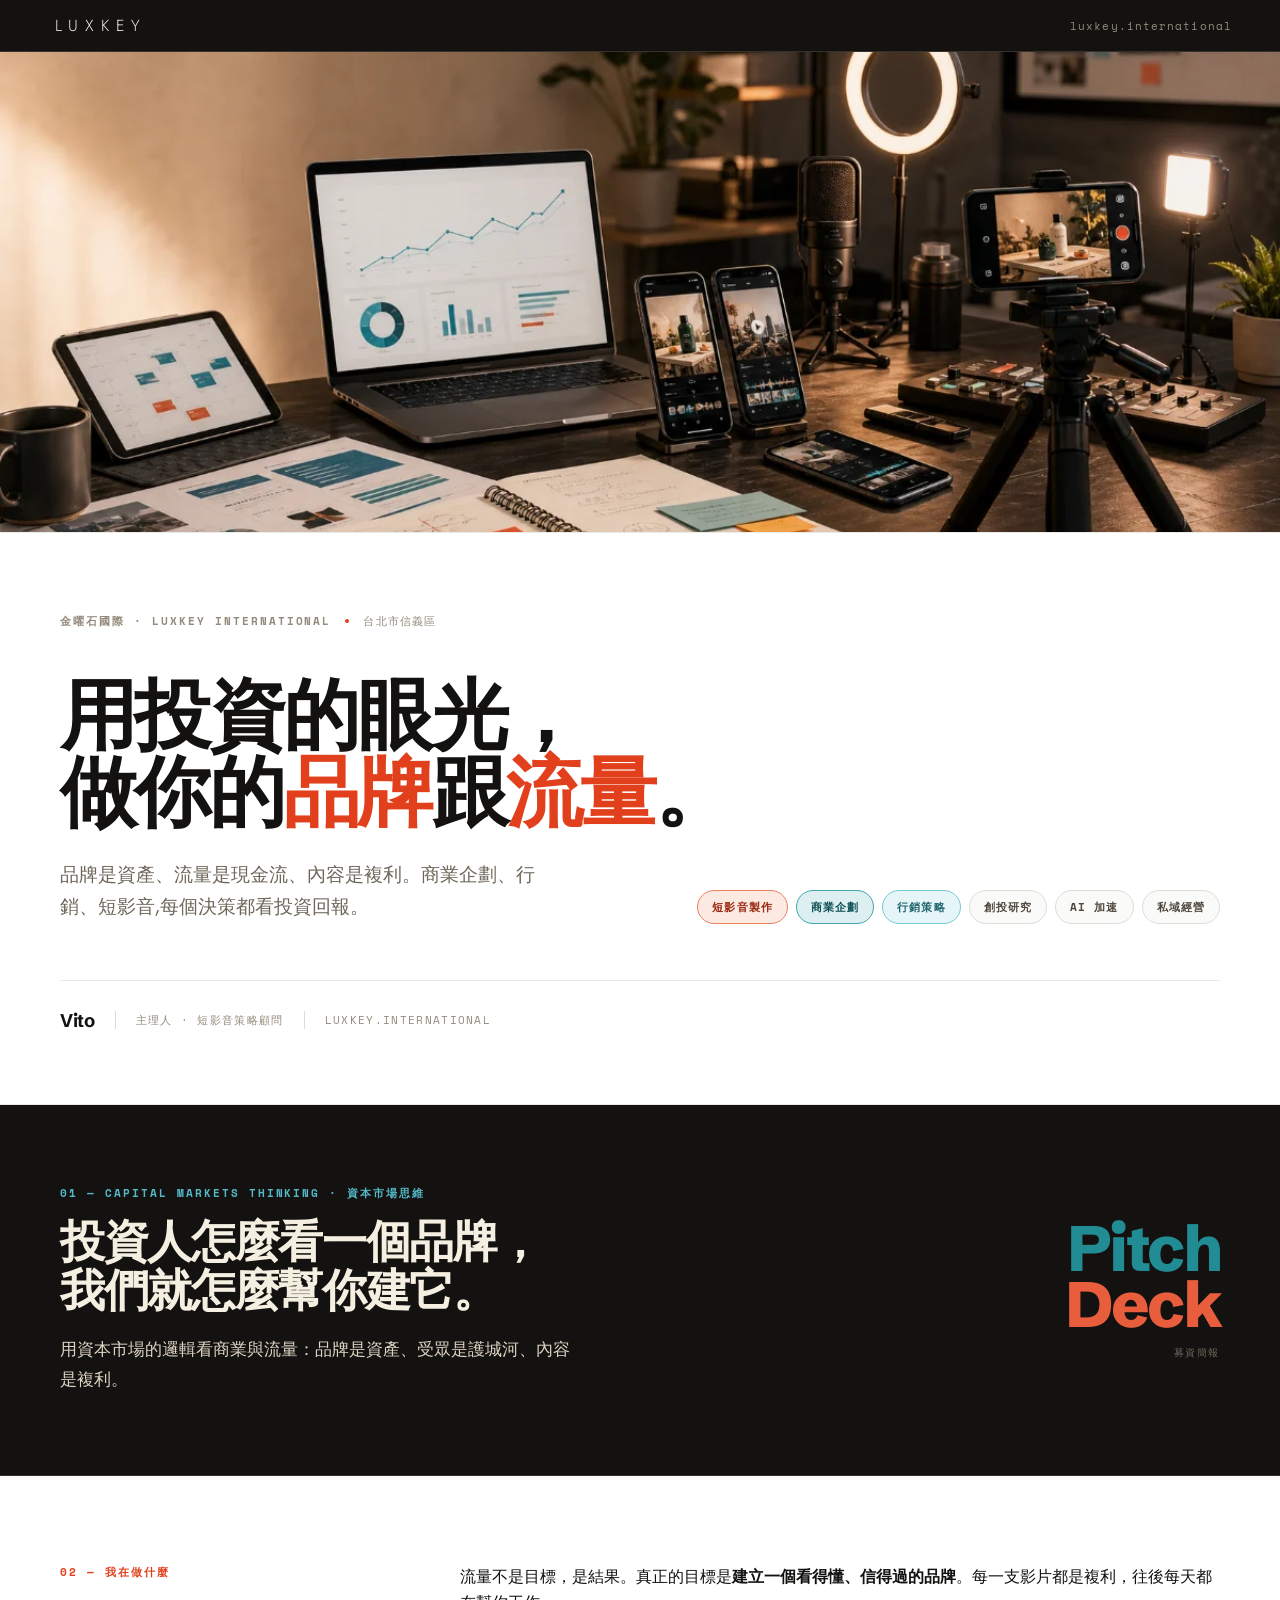
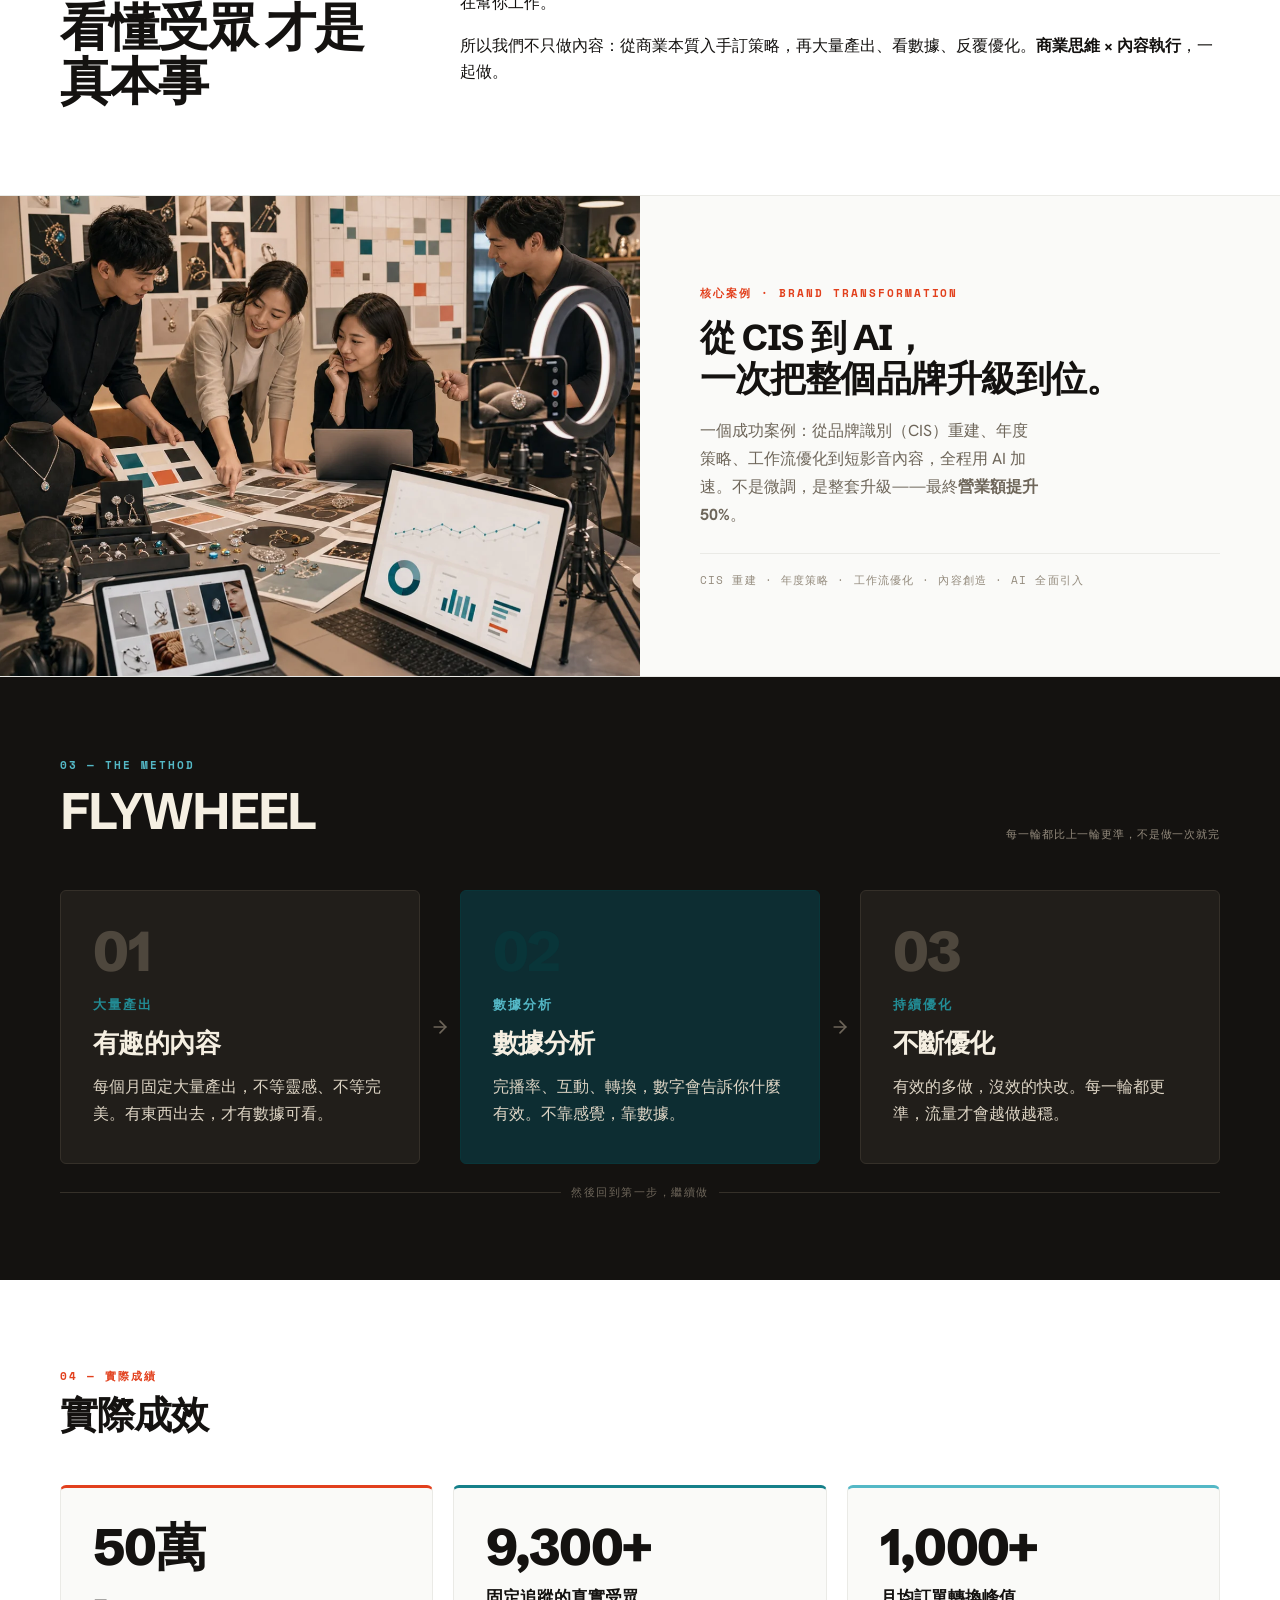
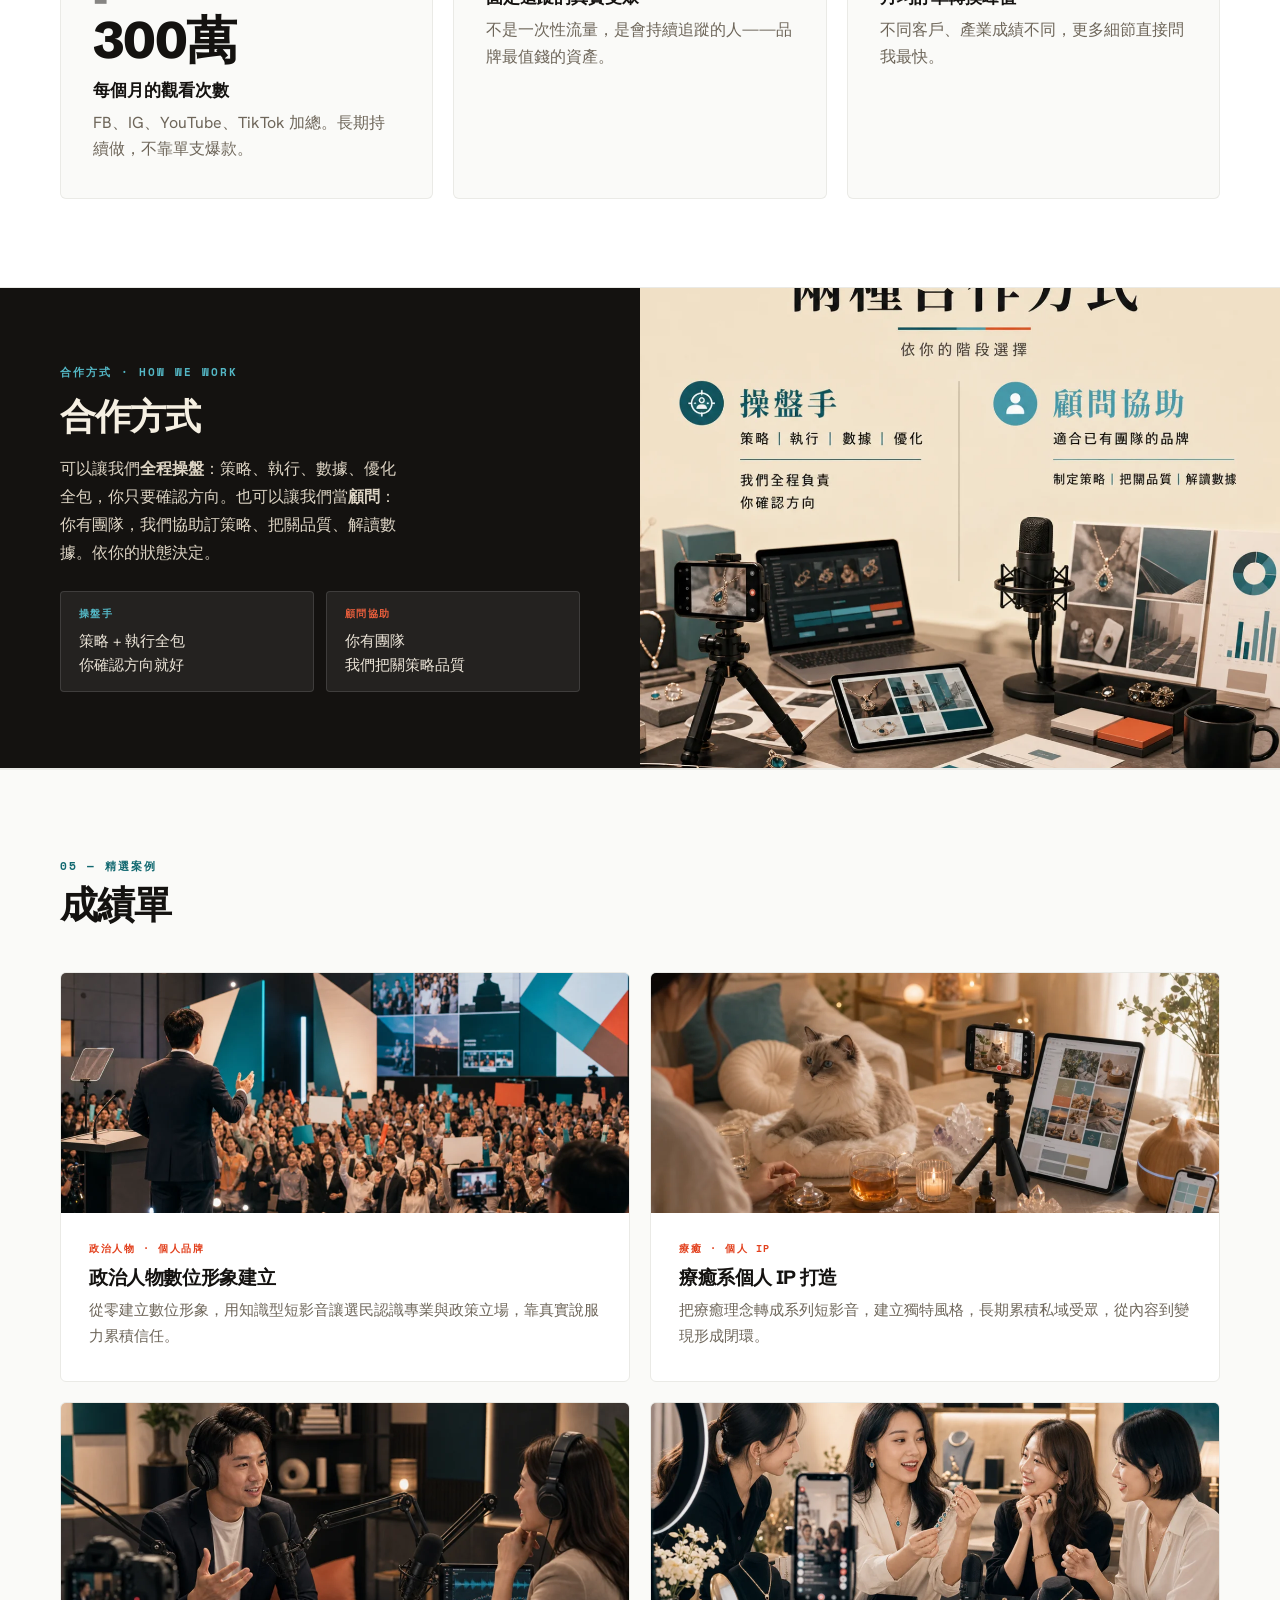
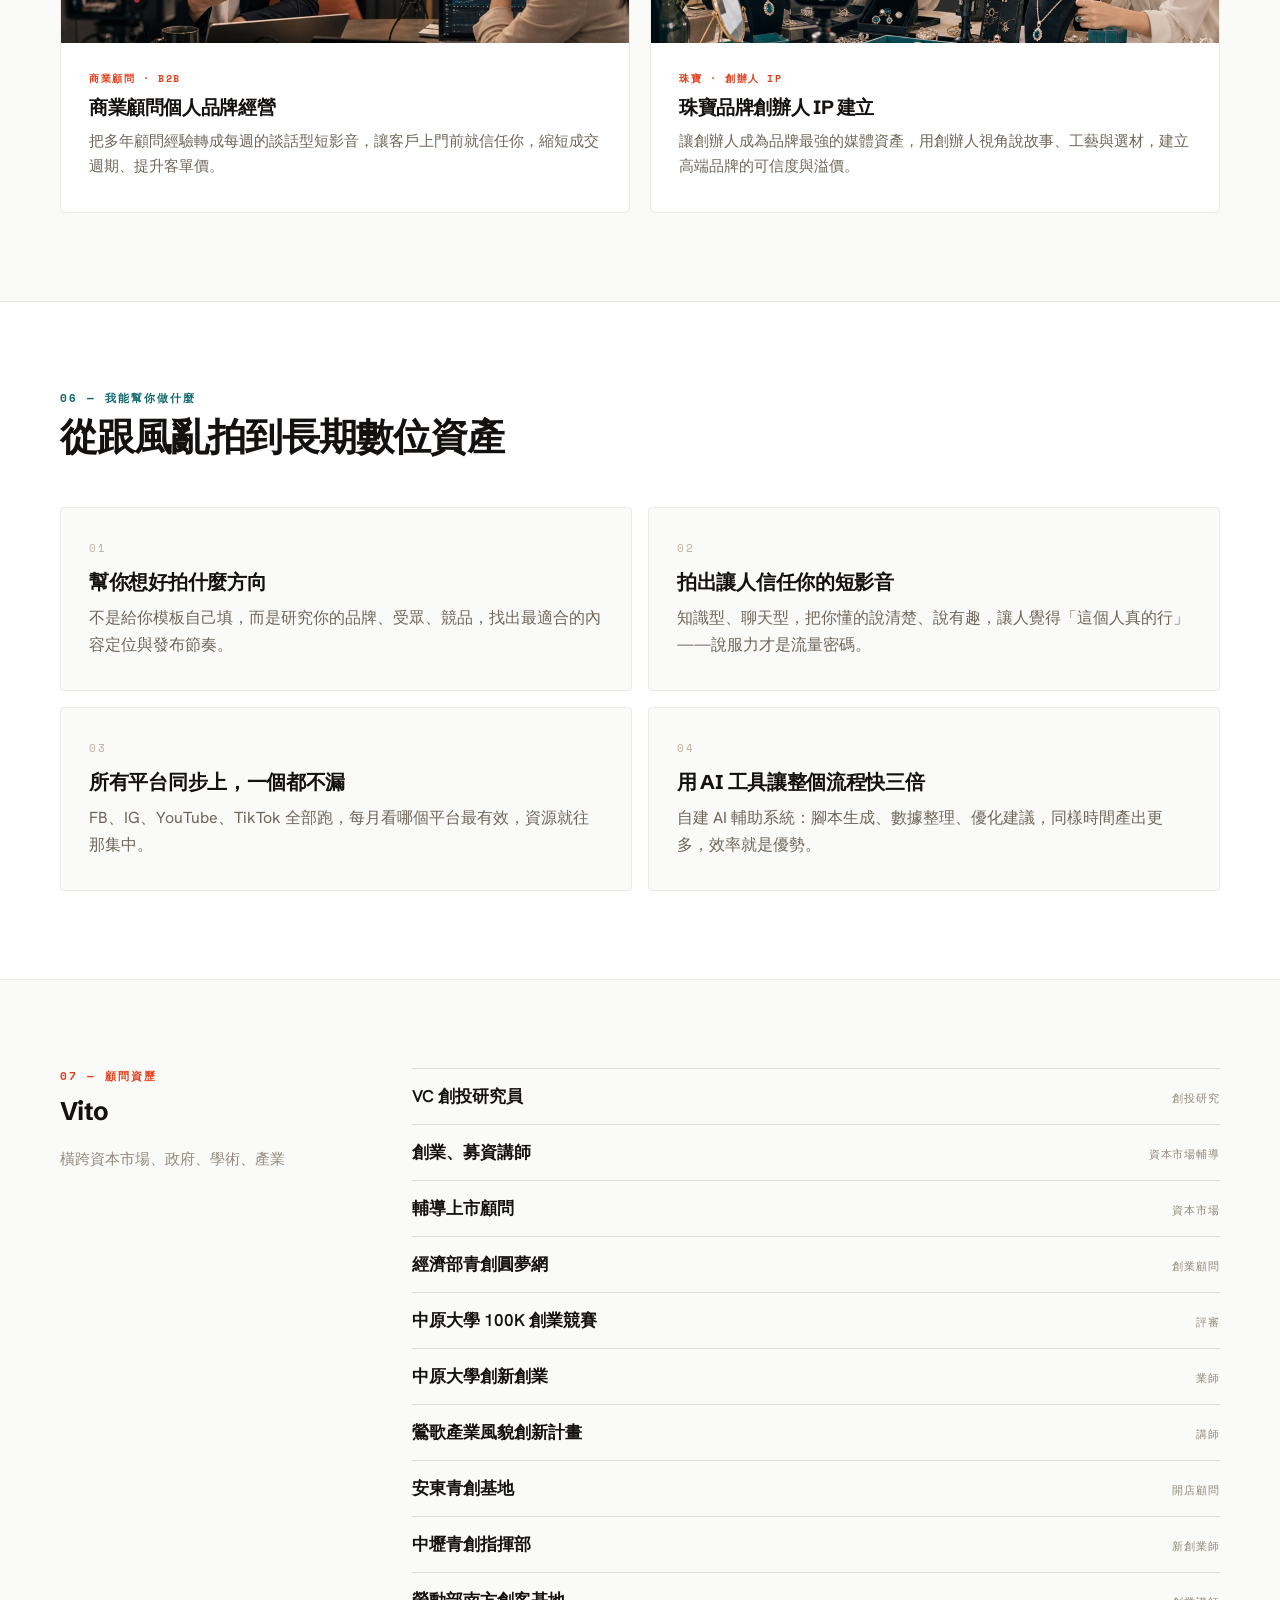
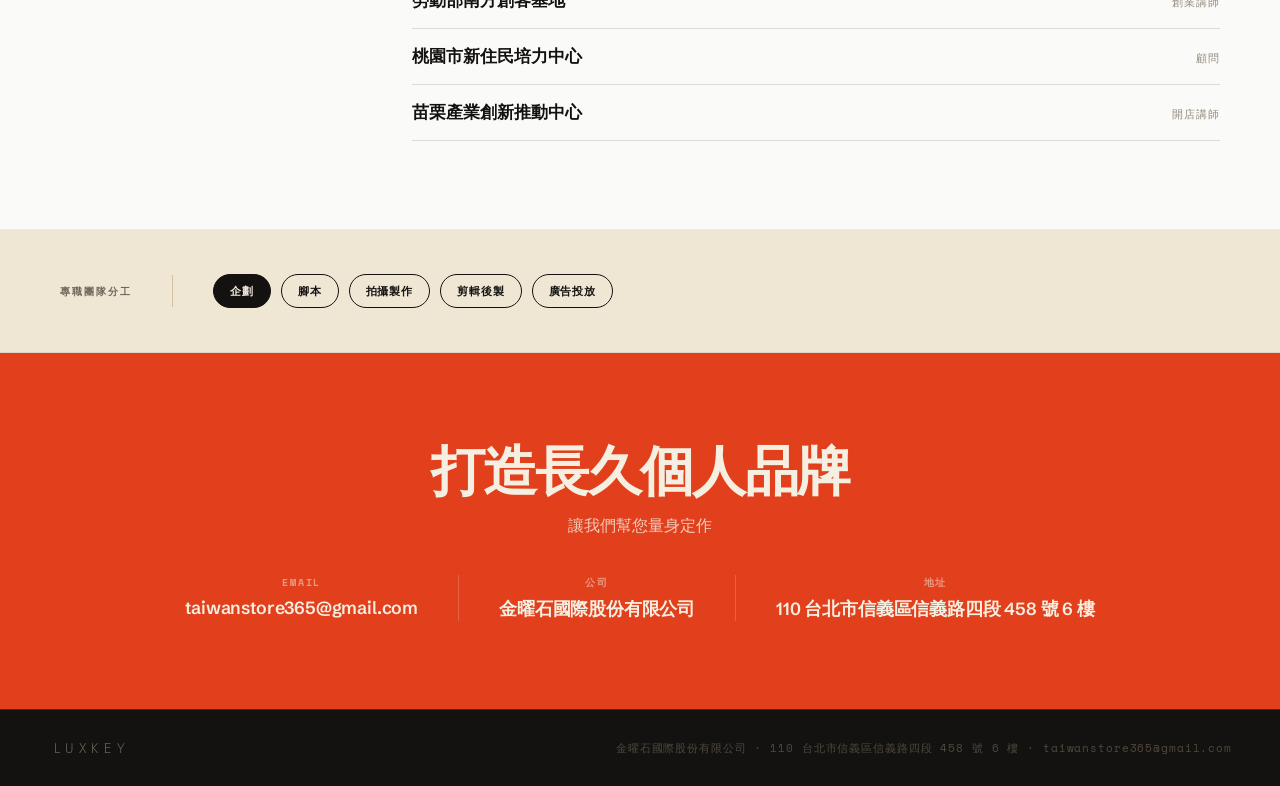
==== commit cd19b1a6: "Edit copy: trim sentences, rename flywheel verbs & section titles - Remove trailing sentence from ca" ====
--- a/index.html
+++ b/index.html
@@ -301,7 +301,7 @@
       <div>
         <div class="capital__label">01 — CAPITAL MARKETS THINKING · 資本市場思維</div>
         <h2 class="capital__title">投資人怎麼看一個品牌，<br>我們就怎麼幫你建它。</h2>
-        <p class="capital__body">用資本市場的邏輯看商業與流量：品牌是資產、受眾是護城河、內容是複利。募資、品牌、流量走同一條線——我們知道評審和 LP 在看什麼。</p>
+        <p class="capital__body">用資本市場的邏輯看商業與流量：品牌是資產、受眾是護城河、內容是複利。</p>
       </div>
       <div class="capital__mark">
         <span class="capital__mark-line" style="color:var(--teal-400);">Pitch</span>
@@ -320,9 +320,8 @@
 才是真本事</h2>
       </div>
       <div class="about__text">
-        <p>投資人看案子，看的是成長性與可複製性。我們看你的品牌，用同一種眼光。</p>
         <p>流量不是目標，是結果。真正的目標是<strong>建立一個看得懂、信得過的品牌</strong>。每一支影片都是複利，往後每天都在幫你工作。</p>
-        <p>所以我們不只做內容:從商業本質入手訂策略，再大量產出、看數據、反覆優化。<strong>商業思維 × 內容執行</strong>，一起做。</p>
+        <p>所以我們不只做內容：從商業本質入手訂策略，再大量產出、看數據、反覆優化。<strong>商業思維 × 內容執行</strong>，一起做。</p>
       </div>
     </div>
   </section>
@@ -357,7 +356,7 @@
         <div class="loop__step">
           <div class="loop__n">01</div>
           <div class="loop__sub">大量產出</div>
-          <h3 class="loop__verb">SHIP</h3>
+          <h3 class="loop__verb">有趣的內容</h3>
           <p class="loop__desc">每個月固定大量產出，不等靈感、不等完美。有東西出去，才有數據可看。</p>
         </div>
         <div class="loop__arrow">
@@ -366,7 +365,7 @@
         <div class="loop__step loop__step--mid">
           <div class="loop__n">02</div>
           <div class="loop__sub">數據分析</div>
-          <h3 class="loop__verb">SIGNAL</h3>
+          <h3 class="loop__verb">數據分析</h3>
           <p class="loop__desc">完播率、互動、轉換，數字會告訴你什麼有效。不靠感覺，靠數據。</p>
         </div>
         <div class="loop__arrow">
@@ -375,7 +374,7 @@
         <div class="loop__step">
           <div class="loop__n">03</div>
           <div class="loop__sub">持續優化</div>
-          <h3 class="loop__verb">SCALE</h3>
+          <h3 class="loop__verb">不斷優化</h3>
           <p class="loop__desc">有效的多做，沒效的快改。每一輪都更準，流量才會越做越穩。</p>
         </div>
         <div class="loop__repeat">然後回到第一步，繼續做</div>
@@ -388,7 +387,7 @@
     <div class="results__inner">
       <div class="results__header">
         <div class="results__label">04 — 實際成績</div>
-        <h2 class="results__title">做出來的數字</h2>
+        <h2 class="results__title">實際成效</h2>
       </div>
       <div class="result-grid">
         <div class="result-card">
@@ -415,7 +414,7 @@
     <div class="feature__grid">
       <div class="feature__copy feature__copy--dark">
         <div class="feature__label">合作方式 · How We Work</div>
-        <h3 class="feature__title">兩種方式合作
+        <h3 class="feature__title">合作方式
 </h3>
         <p class="feature__body">可以讓我們<strong>全程操盤</strong>：策略、執行、數據、優化全包，你只要確認方向。也可以讓我們當<strong>顧問</strong>：你有團隊，我們協助訂策略、把關品質、解讀數據。依你的狀態決定。</p>
         <div style="display:flex;gap:12px;margin-top:24px;flex-wrap:wrap;">
@@ -441,7 +440,7 @@
     <div class="cases__inner">
       <div class="cases__header">
         <div class="cases__label">05 — 精選案例</div>
-        <h2 class="cases__title">實際做過的事</h2>
+        <h2 class="cases__title">成績單</h2>
       </div>
       <div class="cases__grid">
         <div class="case-card">
